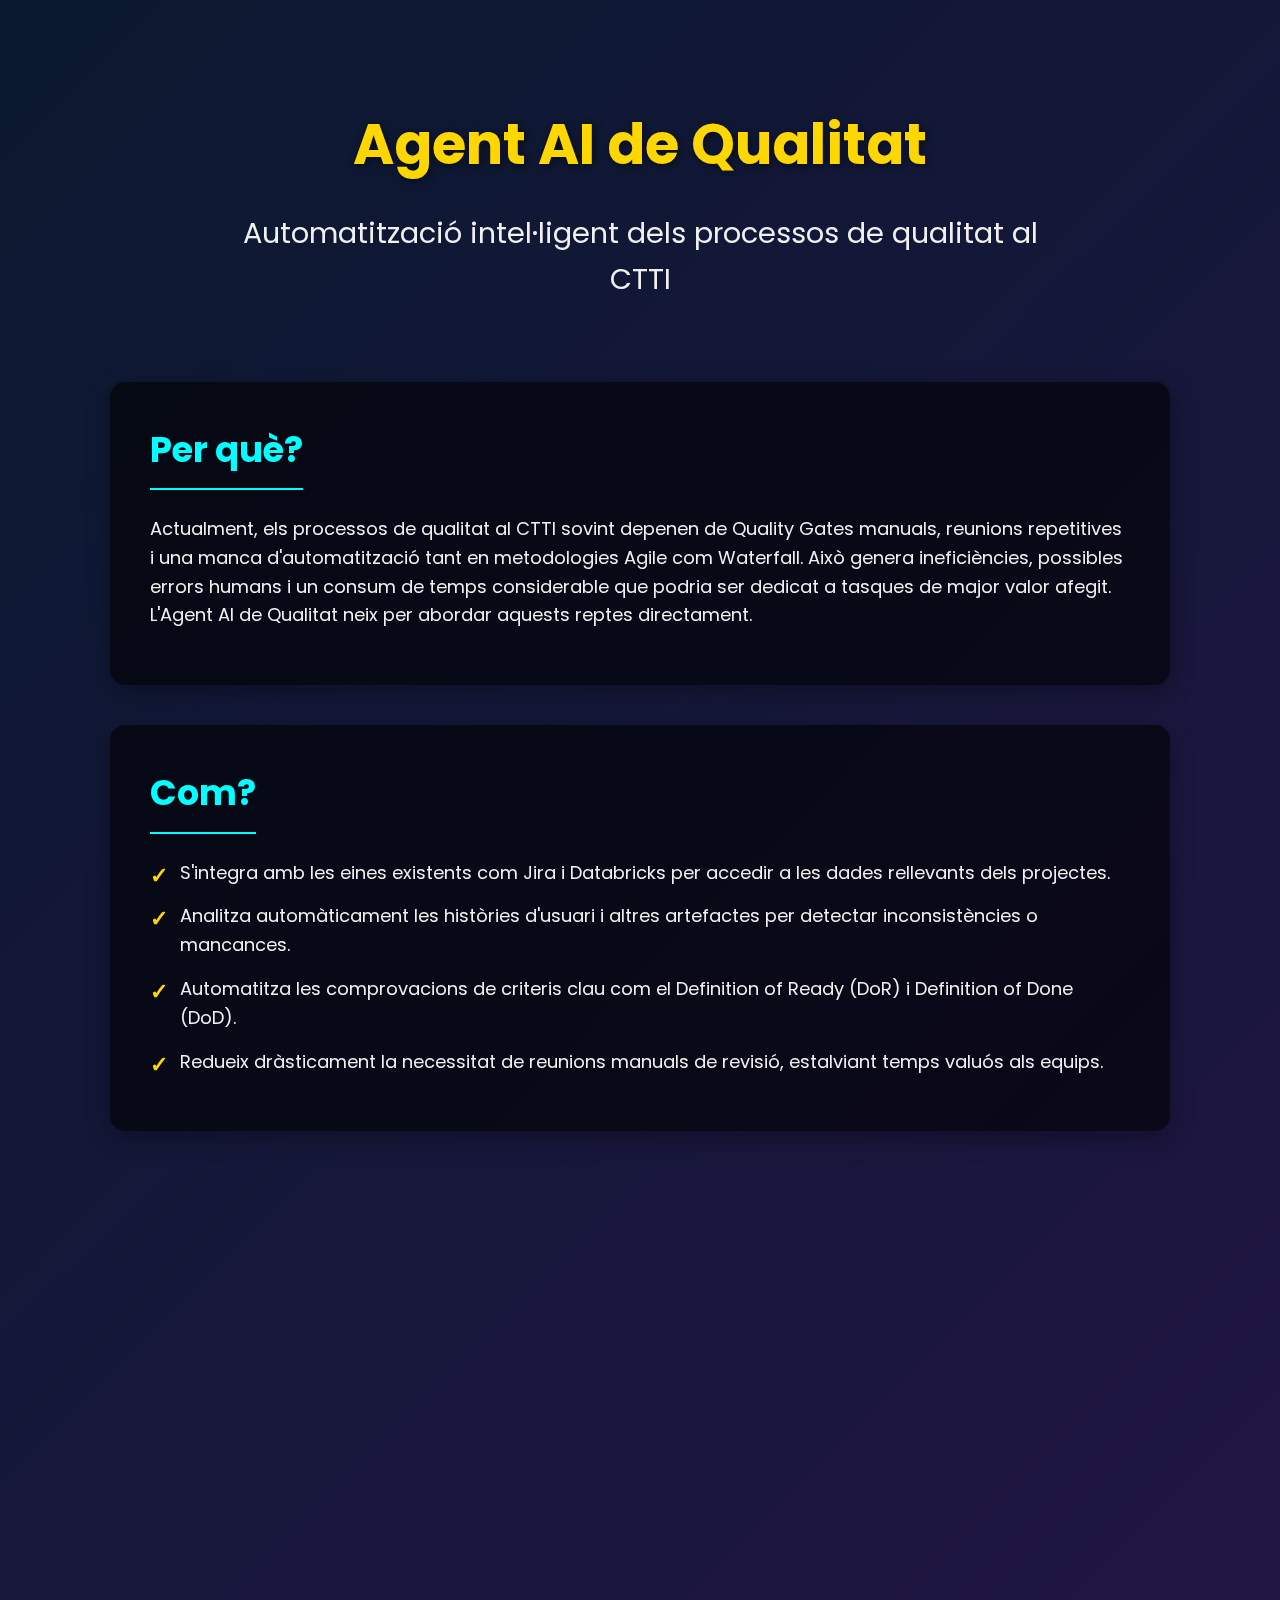
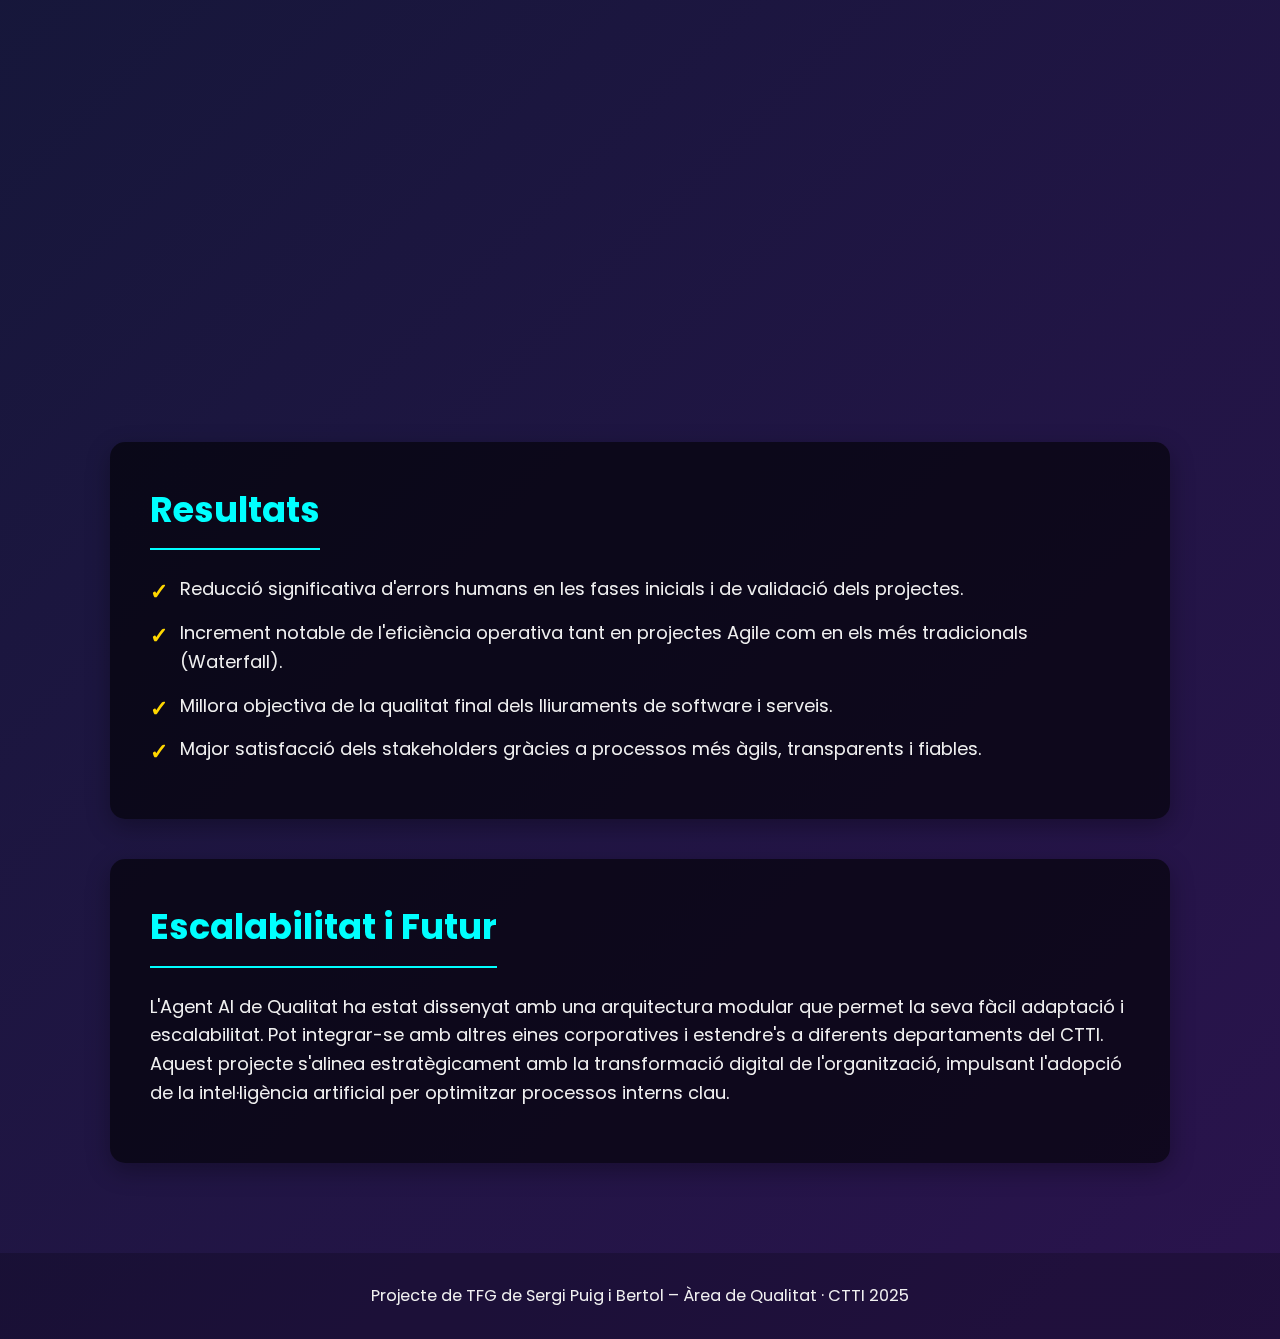
==== index.html @ df1467ff "Initial commit: Add landing page HTML and CSS" ====
<!DOCTYPE html>
<html lang="ca">
<head>
    <meta charset="UTF-8">
    <meta name="viewport" content="width=device-width, initial-scale=1.0">
    <title>Agent AI de Qualitat - CTTI</title>
    <link rel="stylesheet" href="style.css">
    <link rel="preconnect" href="https://fonts.googleapis.com">
    <link rel="preconnect" href="https://fonts.gstatic.com" crossorigin>
    <link href="https://fonts.googleapis.com/css2?family=Poppins:wght@400;700&display=swap" rel="stylesheet">
</head>
<body>

    <!-- SVG Icon Definitions -->
    <div style="display: none;">
        <svg id="icon-dev" viewBox="0 0 24 24" fill="currentColor" width="24" height="24"><path d="M9.4 7.4L8 6l-6 6 6 6 1.4-1.4L4.8 12l4.6-4.6zM14.6 16.6L16 18l6-6-6-6-1.4 1.4 4.6 4.6-4.6 4.6z"></path></svg>
        <svg id="icon-manual-review" viewBox="0 0 24 24" fill="currentColor" width="24" height="24"><path d="M15.5 14h-.79l-.28-.27A6.471 6.471 0 0016 9.5 6.5 6.5 0 109.5 16c1.61 0 3.09-.59 4.23-1.57l.27.28v.79l5 4.99L20.49 19l-4.99-5zm-6 0C7.01 14 5 11.99 5 9.5S7.01 5 9.5 5 14 7.01 14 9.5 11.99 14 9.5 14z"></path><path d="M11 15h2v2h-2zm0-8h2v6h-2z"></path></svg> <!-- Magnifying glass + warning -->
        <svg id="icon-ai" viewBox="0 0 24 24" fill="currentColor" width="24" height="24"><path d="M12 2C6.48 2 2 6.48 2 12s4.48 10 10 10 10-4.48 10-10S17.52 2 12 2zm-1 14H9v-2h2v2zm4 0h-2v-2h2v2zm-4-3h-2v-2h2v2zm4 0h-2v-2h2v2zm-4-3H9V8h2v2zm4 0h-2V8h2v2z"></path></svg> <!-- Simple chip/brain representation -->
        <svg id="icon-human" viewBox="0 0 24 24" fill="currentColor" width="24" height="24"><path d="M12 12c2.21 0 4-1.79 4-4s-1.79-4-4-4-4 1.79-4 4 1.79 4 4 4zm0 2c-2.67 0-8 1.34-8 4v2h16v-2c0-2.66-5.33-4-8-4z"></path></svg>
        <svg id="icon-result-bad" viewBox="0 0 24 24" fill="currentColor" width="24" height="24"><path d="M12 2C6.48 2 2 6.48 2 12s4.48 10 10 10 10-4.48 10-10S17.52 2 12 2zm1 15h-2v-2h2v2zm0-4h-2V7h2v6z"></path></svg> <!-- Warning circle -->
        <svg id="icon-result-good" viewBox="0 0 24 24" fill="currentColor" width="24" height="24"><path d="M9 16.17L4.83 12l-1.42 1.41L9 19 21 7l-1.41-1.41L9 16.17z"></path></svg> <!-- Checkmark -->
    </div>

    <div class="background-shapes"></div> <!-- For background movement -->

    <header class="hero-section">
        <h1>Agent AI de Qualitat</h1>
        <h2>Automatització intel·ligent dels processos de qualitat al CTTI</h2>
    </header>

    <main>
        <section id="perque" class="content-panel">
            <h3>Per què?</h3>
            <p>
                Actualment, els processos de qualitat al CTTI sovint depenen de Quality Gates manuals, reunions repetitives i una manca d'automatització tant en metodologies Agile com Waterfall. Això genera ineficiències, possibles errors humans i un consum de temps considerable que podria ser dedicat a tasques de major valor afegit. L'Agent AI de Qualitat neix per abordar aquests reptes directament.
            </p>
        </section>

        <section id="com" class="content-panel">
            <h3>Com?</h3>
            <ul>
                <li>S'integra amb les eines existents com Jira i Databricks per accedir a les dades rellevants dels projectes.</li>
                <li>Analitza automàticament les històries d'usuari i altres artefactes per detectar inconsistències o mancances.</li>
                <li>Automatitza les comprovacions de criteris clau com el Definition of Ready (DoR) i Definition of Done (DoD).</li>
                <li>Redueix dràsticament la necessitat de reunions manuals de revisió, estalviant temps valuós als equips.</li>
            </ul>
        </section>

        <section id="proces-comparatiu" class="content-panel comparison-section">
            <h3>El Procés: Abans i Ara (Horitzontal)</h3>
            <p>Visualitza la diferència en el flux de treball amb l'Agent AI:</p>
            <div class="comparison-container-horizontal">
                <!-- Manual Process Row -->
                <div class="process-row" id="manual-process-row">
                    <h4>Procés Manual Tradicional</h4>
                    <div class="process-flow">
                        <div class="step" id="manual-h-dev">
                            <svg class="step-icon"><use xlink:href="#icon-dev"></use></svg>
                            <span>Desenvolupament</span>
                        </div>
                        <div class="arrow-h" id="manual-h-arrow1"><div class="arrow-progress"></div>→</div>
                        <div class="step human-step" id="manual-h-human">
                             <svg class="step-icon"><use xlink:href="#icon-manual-review"></use></svg>
                            <span>Revisió Humana</span>
                        </div>
                        <div class="arrow-h" id="manual-h-arrow2"><div class="arrow-progress"></div>→</div>
                        <div class="step result-step" id="manual-h-result">
                             <svg class="step-icon icon-result-bad"><use xlink:href="#icon-result-bad"></use></svg>
                            <span>Resultat (Lent, Errors)</span>
                        </div>
                    </div>
                </div>

                <!-- AI Process Row -->
                <div class="process-row" id="ai-process-row">
                    <h4>Procés amb Agent AI</h4>
                     <div class="process-flow">
                         <div class="step" id="ai-h-dev">
                             <svg class="step-icon"><use xlink:href="#icon-dev"></use></svg>
                            <span>Desenvolupament</span>
                        </div>
                        <div class="arrow-h" id="ai-h-arrow1"><div class="arrow-progress"></div>→</div>
                        <div class="step ai-step" id="ai-h-agent">
                             <svg class="step-icon icon-ai"><use xlink:href="#icon-ai"></use></svg>
                             <svg class="step-icon icon-human"><use xlink:href="#icon-human"></use></svg>
                            <span>Agent AI + Humà</span>
                        </div>
                        <div class="arrow-h" id="ai-h-arrow2"><div class="arrow-progress"></div>→</div>
                        <div class="step result-step fast-result" id="ai-h-result">
                            <svg class="step-icon icon-result-good"><use xlink:href="#icon-result-good"></use></svg>
                            <span>Resultat (Ràpid, Fiable)</span>
                    </div>
                </div>
            </div>
             <button id="start-comparison-btn" class="comparison-button">Inicia la Comparació</button>
        </section>

        <section id="resultats" class="content-panel">
            <h3>Resultats</h3>
            <ul>
                <li>Reducció significativa d'errors humans en les fases inicials i de validació dels projectes.</li>
                <li>Increment notable de l'eficiència operativa tant en projectes Agile com en els més tradicionals (Waterfall).</li>
                <li>Millora objectiva de la qualitat final dels lliuraments de software i serveis.</li>
                <li>Major satisfacció dels stakeholders gràcies a processos més àgils, transparents i fiables.</li>
            </ul>
        </section>

        <section id="escalabilitat" class="content-panel">
            <h3>Escalabilitat i Futur</h3>
            <p>
                L'Agent AI de Qualitat ha estat dissenyat amb una arquitectura modular que permet la seva fàcil adaptació i escalabilitat. Pot integrar-se amb altres eines corporatives i estendre's a diferents departaments del CTTI. Aquest projecte s'alinea estratègicament amb la transformació digital de l'organització, impulsant l'adopció de la intel·ligència artificial per optimitzar processos interns clau.
            </p>
        </section>
    </main>

    <footer>
        <p>Projecte de TFG de Sergi Puig i Bertol – Àrea de Qualitat · CTTI 2025</p>
    </footer>

    <script>
        // Fade-in animation for sections on load
        document.addEventListener('DOMContentLoaded', () => {
            const sections = document.querySelectorAll('.content-panel:not(.comparison-section)'); // Exclude comparison section initially
            sections.forEach((section, index) => {
                section.style.opacity = '0';
                section.style.transform = 'translateY(20px)';
                section.style.transition = `opacity 0.6s ease-out ${index * 0.2}s, transform 0.6s ease-out ${index * 0.2}s`;
                setTimeout(() => {
                    section.style.opacity = '1';
                    section.style.transform = 'translateY(0)';
                }, 100 + index * 200); // Stagger the animation start
            });

            // Comparison Animation Logic
            const comparisonSection = document.querySelector('.comparison-section'); // Keep reference to the section
            const startButton = document.getElementById('start-comparison-btn');
            // Update IDs for horizontal layout
            const manualSteps = ['manual-h-dev', 'manual-h-arrow1', 'manual-h-human', 'manual-h-arrow2', 'manual-h-result'];
            const aiSteps = ['ai-h-dev', 'ai-h-arrow1', 'ai-h-agent', 'ai-h-arrow2', 'ai-h-result'];
            let animationRunning = false;

            function resetAnimation() {
                [...manualSteps, ...aiSteps].forEach(id => {
                    const el = document.getElementById(id);
                    if (el) {
                            el.classList.remove('visible', 'active', 'error', 'fast');
                        }
                    });
                 // Ensure comparison section itself is visible if previously hidden
                 if (comparisonSection) {
                    comparisonSection.style.opacity = '1';
                    comparisonSection.style.transform = 'translateY(0)';
                 }
            }

            function runAnimation() {
                if (animationRunning) return;
                animationRunning = true;
                resetAnimation(); // Reset before starting

                let delay = 500; // Initial delay

                // Manual Process Animation
                manualSteps.forEach((id, index) => {
                    setTimeout(() => {
                        const el = document.getElementById(id);
                        if (el) {
                            el.classList.add('visible');
                            // Update highlight logic for new IDs if needed
                            if (id === 'manual-h-human') el.classList.add('active');
                            if (id === 'manual-h-result') el.classList.add('error');
                        }
                    }, delay + index * 1000); // Stagger manual steps (slower)
                });

                 // AI Process Animation (starts slightly after manual, runs faster)
                let aiDelay = delay + 500; // Start AI slightly later
                aiSteps.forEach((id, index) => {
                     setTimeout(() => {
                        const el = document.getElementById(id);
                        if (el) {
                            el.classList.add('visible');
                             // Update highlight logic for new IDs if needed
                            if (id === 'ai-h-agent') el.classList.add('active');
                            if (id === 'ai-h-result') el.classList.add('fast');
                        }
                        // Check if it's the last step
                        if (index === aiSteps.length - 1) {
                             animationRunning = false; // Allow rerunning
                        }
                    }, aiDelay + index * 600); // Stagger AI steps (faster)
                });
            }

             // Trigger animation when the button is clicked
            if (startButton) {
                 startButton.addEventListener('click', runAnimation);
            }

            // Optional: Trigger animation when the section scrolls into view
            const observer = new IntersectionObserver((entries) => {
                entries.forEach(entry => {
                    if (entry.isIntersecting && comparisonSection) {
                         // Make the comparison section visible first
                        comparisonSection.style.opacity = '1';
                        comparisonSection.style.transform = 'translateY(0)';
                        // Optional: Automatically start animation on scroll into view (remove button listener if using this)
                        // runAnimation();
                        // observer.unobserve(entry.target); // Optional: Run only once
                    }
                });
            }, { threshold: 0.5 }); // Trigger when 50% visible

            if (comparisonSection) {
                 // Initially hide comparison section for fade-in effect
                comparisonSection.style.opacity = '0';
                comparisonSection.style.transform = 'translateY(20px)';
                comparisonSection.style.transition = 'opacity 0.6s ease-out, transform 0.6s ease-out';
                observer.observe(comparisonSection);
            }
        });
    </script>

</body>
</html>
---- style.css ----
/* CSS Variables for easy theme management */
:root {
    --color-primary-dark-blue: #0a192f; /* Darker blue */
    --color-primary-deep-purple: #4a0e6b; /* Deep purple */
    --color-primary-soft-violet: #8a4fff; /* Soft violet */
    --color-text-light: #f0f0f0; /* Light gray for text */
    --color-text-white: #ffffff;
    --color-accent-gold: #FFD700;
    --color-accent-cyan: #00FFFF;
    --color-panel-bg: rgba(0, 0, 0, 0.6); /* Semi-transparent dark panel */
    --font-primary: 'Poppins', 'Segoe UI', Tahoma, Geneva, Verdana, sans-serif;
    --base-font-size: 18px; /* Base font size for large displays */
    --header-font-size: 3.5rem;
    --sub-header-font-size: 1.8rem;
    --section-title-font-size: 2.2rem;
}

/* Basic Reset and Body Styling */
* {
    margin: 0;
    padding: 0;
    box-sizing: border-box;
}

html {
    scroll-behavior: smooth; /* Enable smooth scrolling */
}

body {
    font-family: var(--font-primary);
    color: var(--color-text-light);
    background: linear-gradient(135deg, var(--color-primary-dark-blue), var(--color-primary-deep-purple), var(--color-primary-soft-violet));
    background-size: 400% 400%; /* For potential animation */
    animation: gradientBG 15s ease infinite; /* Subtle background animation */
    line-height: 1.6;
    font-size: var(--base-font-size);
    overflow-x: hidden; /* Prevent horizontal scroll */
    min-height: 100vh;
    display: flex;
    flex-direction: column;
    position: relative; /* Needed for background shapes positioning */
    z-index: 0; /* Ensure body is behind absolute positioned elements */
}

/* Animated Background Shapes */
.background-shapes {
    position: fixed; /* Fixed position so they don't scroll */
    top: 0;
    left: 0;
    width: 100%;
    height: 100%;
    overflow: hidden;
    z-index: -1; /* Place behind all content */
}

.background-shapes::before,
.background-shapes::after {
    content: '';
    position: absolute;
    border-radius: 50%;
    background: radial-gradient(circle, rgba(138, 79, 255, 0.2) 0%, rgba(138, 79, 255, 0) 70%); /* Soft violet glow */
    opacity: 0;
    animation: float 20s infinite linear;
}

.background-shapes::before {
    width: 60vmax;
    height: 60vmax;
    top: -20%;
    left: -20%;
    animation-duration: 25s;
    animation-delay: -5s;
}

.background-shapes::after {
    width: 40vmax;
    height: 40vmax;
    bottom: -10%;
    right: -10%;
    background: radial-gradient(circle, rgba(0, 255, 255, 0.15) 0%, rgba(0, 255, 255, 0) 70%); /* Cyan glow */
    animation-duration: 20s;
    animation-delay: -10s;
}

@keyframes float {
    0% { transform: translate(0, 0) rotate(0deg) scale(1); opacity: 0.3; }
    25% { transform: translate(10vw, 15vh) rotate(45deg) scale(1.1); opacity: 0.5; }
    50% { transform: translate(-15vw, 5vh) rotate(90deg) scale(1.2); opacity: 0.4; }
    75% { transform: translate(5vw, -10vh) rotate(135deg) scale(1.1); opacity: 0.6; }
    100% { transform: translate(0, 0) rotate(180deg) scale(1); opacity: 0.3; }
}


/* Background Gradient Animation */
@keyframes gradientBG {
    0% { background-position: 0% 50%; }
    50% { background-position: 100% 50%; }
    100% { background-position: 0% 50%; }
}

/* Header (Hero Section) Styling */
.hero-section {
    text-align: center;
    padding: 100px 20px 80px 20px; /* Generous vertical padding */
    color: var(--color-text-white);
}

.hero-section h1 {
    font-size: var(--header-font-size);
    font-weight: 700;
    margin-bottom: 20px;
    color: var(--color-accent-gold); /* Accent color for main title */
    text-shadow: 2px 2px 8px rgba(0, 0, 0, 0.5);
}

.hero-section h2 {
    font-size: var(--sub-header-font-size);
    font-weight: 400;
    color: var(--color-text-light);
    max-width: 800px; /* Limit width for readability */
    margin: 0 auto; /* Center subtitle */
}

/* Main Content Area */
main {
    flex-grow: 1; /* Ensure main content pushes footer down */
    width: 100%;
    max-width: 1100px; /* Max width for content panels */
    margin: 0 auto; /* Center main content */
    padding: 0 20px; /* Padding on sides */
}

/* Content Panel Styling */
.content-panel {
    background-color: var(--color-panel-bg);
    border-radius: 15px; /* Rounded corners */
    padding: 40px; /* Generous padding */
    margin-bottom: 40px; /* Space between panels */
    box-shadow: 0 8px 25px rgba(0, 0, 0, 0.3); /* Soft shadow */
    /* Initial state for fade-in animation (handled by JS) */
    opacity: 0;
    transform: translateY(20px);
}

.content-panel h3 {
    font-size: var(--section-title-font-size);
    color: var(--color-accent-cyan); /* Accent color for section titles */
    margin-bottom: 25px;
    font-weight: 700;
    border-bottom: 2px solid var(--color-accent-cyan); /* Underline effect */
    padding-bottom: 10px;
    display: inline-block; /* Fit border to text */
}

.content-panel p {
    margin-bottom: 15px;
}

.content-panel ul {
    list-style: none; /* Remove default bullets */
    padding-left: 0;
}

.content-panel ul li {
    margin-bottom: 15px;
    padding-left: 30px; /* Indent list items */
    position: relative;
}

/* Custom bullet points */
.content-panel ul li::before {
    content: '✓'; /* Checkmark symbol */
    color: var(--color-accent-gold);
    font-weight: bold;
    position: absolute;
    left: 0;
    top: 0;
    font-size: 1.2em;
}

/* Footer Styling */
footer {
    text-align: center;
    padding: 30px 20px;
    margin-top: 50px; /* Space above footer */
    color: var(--color-text-light);
    font-size: 0.9em;
    background-color: rgba(0, 0, 0, 0.2); /* Slightly different background for footer */
}

/* Comparison Section Styling - Horizontal */
.comparison-section {
    text-align: center;
}

.comparison-container-horizontal {
    margin-top: 30px;
    margin-bottom: 40px;
    display: flex;
    flex-direction: column; /* Stack rows vertically */
    gap: 40px; /* Space between rows */
}

.process-row {
    padding: 25px;
    border: 1px solid rgba(255, 255, 255, 0.2);
    border-radius: 10px;
    background-color: rgba(255, 255, 255, 0.05);
}

.process-row h4 {
    color: var(--color-accent-cyan);
    margin-bottom: 25px;
    font-size: 1.4rem;
    text-align: left; /* Align title left */
}

.process-flow {
    display: flex;
    align-items: center; /* Vertically align items in the middle */
    justify-content: space-between; /* Distribute space */
    flex-wrap: wrap; /* Allow wrapping on smaller screens */
    gap: 10px; /* Space between steps/arrows */
}

.step { /* Shared step styling */
    background-color: rgba(0, 0, 0, 0.4);
    border: 1px solid var(--color-accent-cyan);
    color: var(--color-text-light);
    padding: 15px;
    margin: 0; /* Remove auto margin */
    border-radius: 8px;
    /* width: 90%; */ /* Let flexbox handle width */
    flex: 1 1 160px; /* Slightly larger base width */
    min-height: 80px; /* Ensure consistent height */
    display: flex;
    flex-direction: column;
    align-items: center;
    justify-content: space-around; /* Space out icon and text */
    text-align: center;
    opacity: 0; /* Initially hidden */
    transform: translateY(15px) scale(0.9); /* Start slightly lower and smaller */
    transition: opacity 0.6s cubic-bezier(0.175, 0.885, 0.32, 1.275), transform 0.6s cubic-bezier(0.175, 0.885, 0.32, 1.275), background-color 0.3s ease, border-color 0.3s ease; /* Added bounce effect */
    position: relative;
    font-size: 0.9em;
}

.step-icon {
    width: 28px; /* Icon size */
    height: 28px;
    margin-bottom: 8px; /* Space between icon and text */
    opacity: 0.8;
    transition: transform 0.3s ease;
}

.step:hover .step-icon {
    transform: scale(1.1); /* Slight grow on hover */
}

.arrow-h { /* Horizontal arrow styling */
    background-color: transparent;
    border: none;
    font-size: 2.5rem; /* Larger arrow */
    color: var(--color-accent-gold);
    padding: 0 10px; /* Horizontal padding */
    min-height: auto;
    flex: 0 0 auto; /* Don't grow or shrink */
    opacity: 0; /* Initially hidden */
    transform: scale(0.8) translateX(-10px); /* Start smaller and shifted */
    transition: opacity 0.5s ease-out, transform 0.5s ease-out;
    position: relative; /* For progress bar */
    overflow: hidden; /* Hide progress overflow */
}

.arrow-progress {
    position: absolute;
    left: 0;
    bottom: 5px; /* Position at bottom */
    height: 3px;
    width: 0; /* Start hidden */
    background-color: var(--color-accent-gold);
    border-radius: 2px;
    transition: width 0.4s ease-out; /* Animate width */
}

.arrow-h.visible {
    opacity: 1;
    transform: scale(1) translateX(0);
}

.arrow-h.visible .arrow-progress {
    width: 80%; /* Animate progress */
}


.step.visible {
    opacity: 1;
    transform: translateY(0) scale(1); /* Bounce in effect */
}

/* Specific Step Styling */
.human-step .step-icon {
    color: orange; /* Color the manual review icon */
    animation: pulseWarningIcon 1.5s infinite ease-in-out;
}

@keyframes pulseWarningIcon {
     0%, 100% { transform: scale(1); opacity: 0.8; }
     50% { transform: scale(1.2); opacity: 1; }
}

.ai-step {
    flex-direction: row; /* Place icons side-by-side */
    justify-content: center; /* Center icons */
    align-items: center; /* Align icons vertically */
    gap: 10px; /* Space between icons */
}
.ai-step .step-icon {
     margin-bottom: 0; /* Remove bottom margin when horizontal */
     width: 24px;
     height: 24px;
}
.ai-step span { /* Text part */
    display: block;
    width: 100%; /* Take full width for text below icons */
    margin-top: 8px;
}
.icon-ai { color: var(--color-accent-cyan); }
.icon-human { color: var(--color-text-light); }


/* Highlight active/result steps */
.step.active {
    border-color: var(--color-accent-gold);
    background-color: rgba(255, 215, 0, 0.15); /* Gold tint */
    box-shadow: 0 0 15px rgba(255, 215, 0, 0.3);
}
.step.active .step-icon {
    transform: scale(1.15);
}

.result-step.error {
    border-color: orange;
    background-color: rgba(255, 165, 0, 0.15);
    box-shadow: 0 0 15px rgba(255, 165, 0, 0.4);
}
.result-step.error .icon-result-bad {
    color: orange;
    transform: scale(1.2);
}

.result-step.fast {
     border-color: lightgreen;
     background-color: rgba(144, 238, 144, 0.15);
     box-shadow: 0 0 15px rgba(144, 238, 144, 0.4);
}
.result-step.fast .icon-result-good {
     color: lightgreen;
     transform: scale(1.2);
}

/* Comparison Button */
.comparison-button {
    background-color: var(--color-accent-gold);
    color: var(--color-primary-dark-blue);
    border: none;
    padding: 12px 25px;
    font-size: 1.1rem;
    font-weight: bold;
    border-radius: 25px;
    cursor: pointer;
    transition: background-color 0.3s ease, transform 0.2s ease;
    margin-top: 20px;
}

.comparison-button:hover {
    background-color: #ffd700b3; /* Slightly transparent gold */
    transform: translateY(-2px);
}


/* Responsive Design */
@media (max-width: 992px) { /* Tablet size */
    :root {
        --header-font-size: 3rem;
        --sub-header-font-size: 1.6rem;
        --section-title-font-size: 2rem;
        --base-font-size: 17px;
    }

    .hero-section {
        padding: 80px 15px 60px 15px;
    }

    .content-panel {
        padding: 30px;
        margin-bottom: 30px;
    }

    /* Adjust horizontal comparison layout for tablets */
    .process-flow {
        justify-content: center; /* Center items if they wrap */
    }
     .step {
        flex-basis: 180px; /* Slightly larger base width */
     }
}

@media (max-width: 768px) { /* Smaller tablets / Large phones */
    :root {
        --header-font-size: 2.5rem;
        --sub-header-font-size: 1.4rem;
        --section-title-font-size: 1.8rem;
        --base-font-size: 16px;
    }

     .hero-section h1 {
        font-size: var(--header-font-size);
     }
     .hero-section h2 {
        font-size: var(--sub-header-font-size);
     }

    .content-panel h3 {
        font-size: var(--section-title-font-size);
    }

    main {
        padding: 0 15px;
    }

    .content-panel {
        padding: 25px;
    }

    /* Adjust horizontal comparison layout for smaller tablets */
    .process-row h4 {
        text-align: center; /* Center title */
    }
    .process-flow {
        flex-direction: column; /* Stack steps vertically */
        align-items: center; /* Center steps */
    }
    .arrow-h {
        transform: rotate(90deg) scale(0.8); /* Rotate arrow */
        margin: 5px 0; /* Add vertical margin */
        padding: 0;
    }
     .arrow-h.visible {
         transform: rotate(90deg) scale(1);
     }
    .step {
        width: 80%; /* Make steps wider */
        flex-basis: auto; /* Reset flex basis */
        margin-bottom: 10px; /* Space between stacked steps */
    }
     .step:last-child {
         margin-bottom: 0;
     }
}

@media (max-width: 576px) { /* Mobile phones */
     :root {
        --header-font-size: 2rem;
        --sub-header-font-size: 1.2rem;
        --section-title-font-size: 1.6rem;
    }

    .hero-section {
        padding: 60px 10px 40px 10px;
    }

    .content-panel {
        padding: 20px;
        margin-bottom: 25px;
    }

     .content-panel ul li {
        padding-left: 25px; /* Adjust bullet position */
    }
}
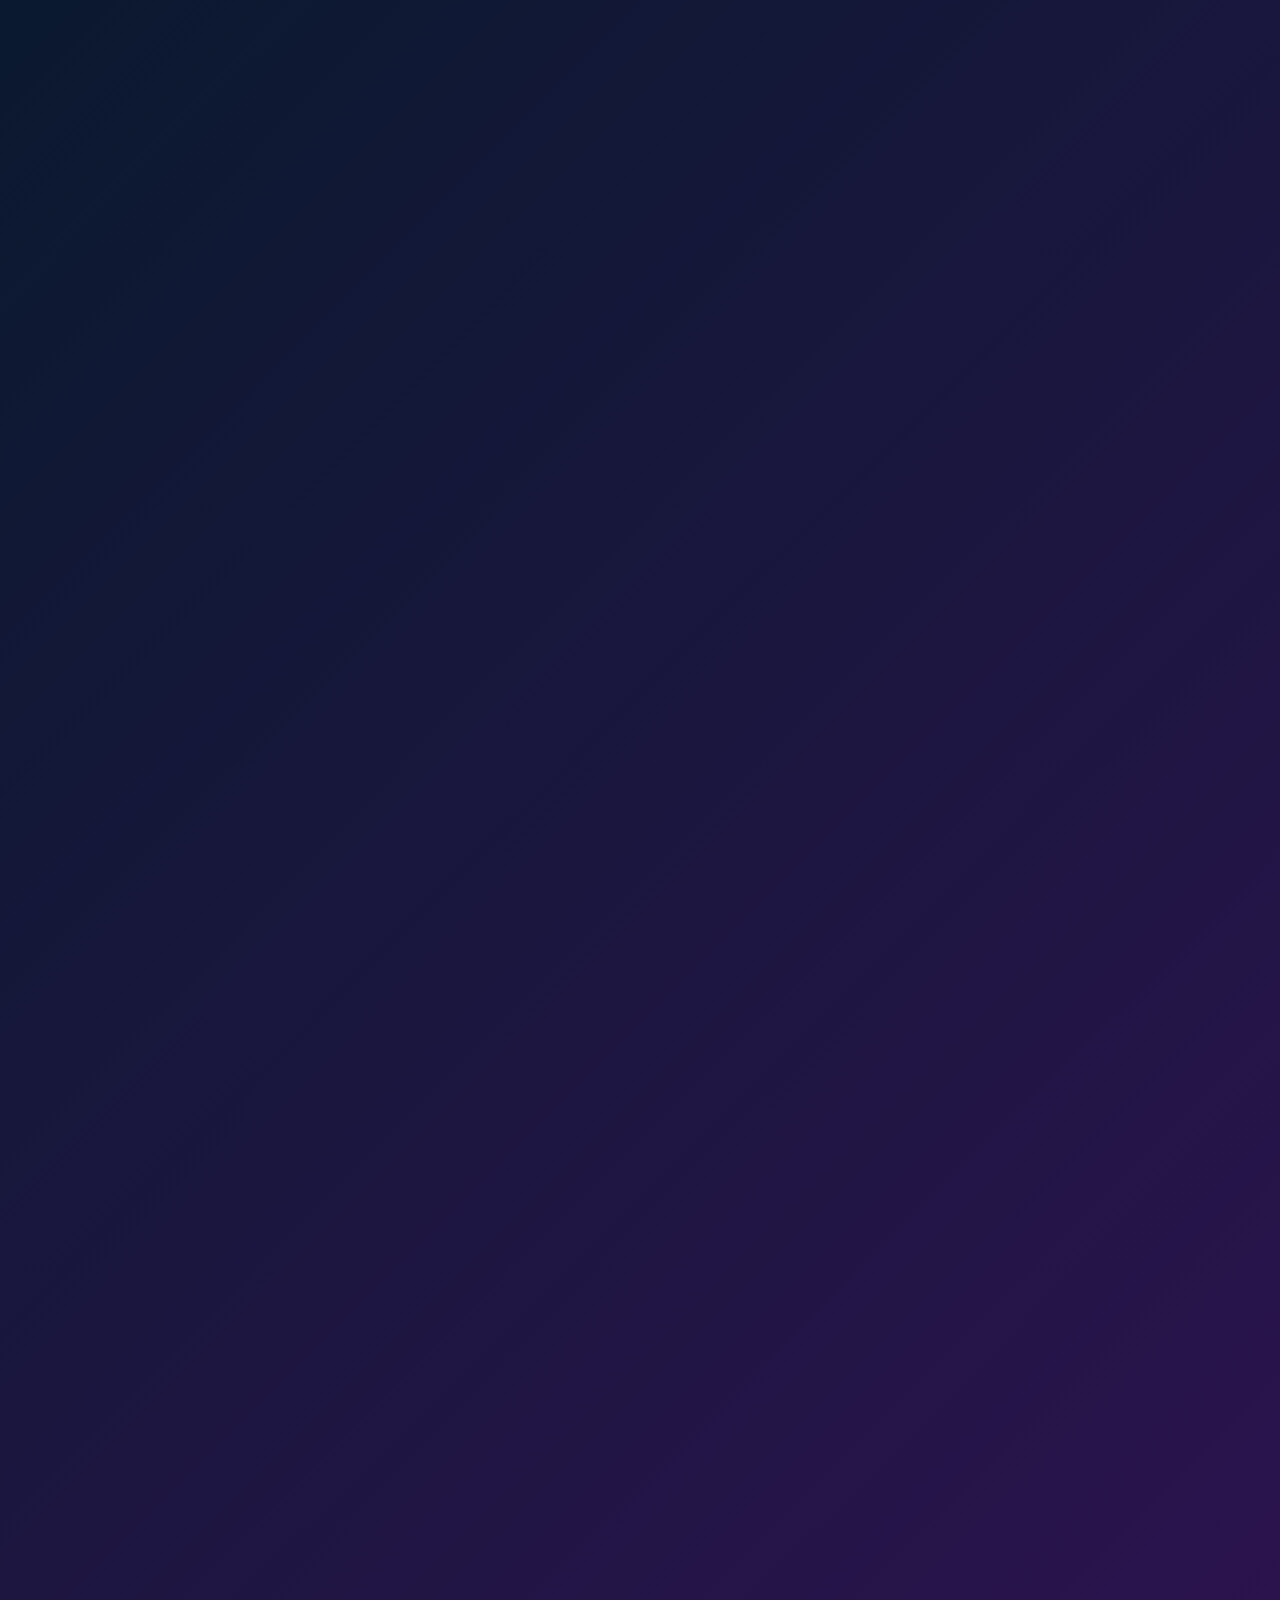
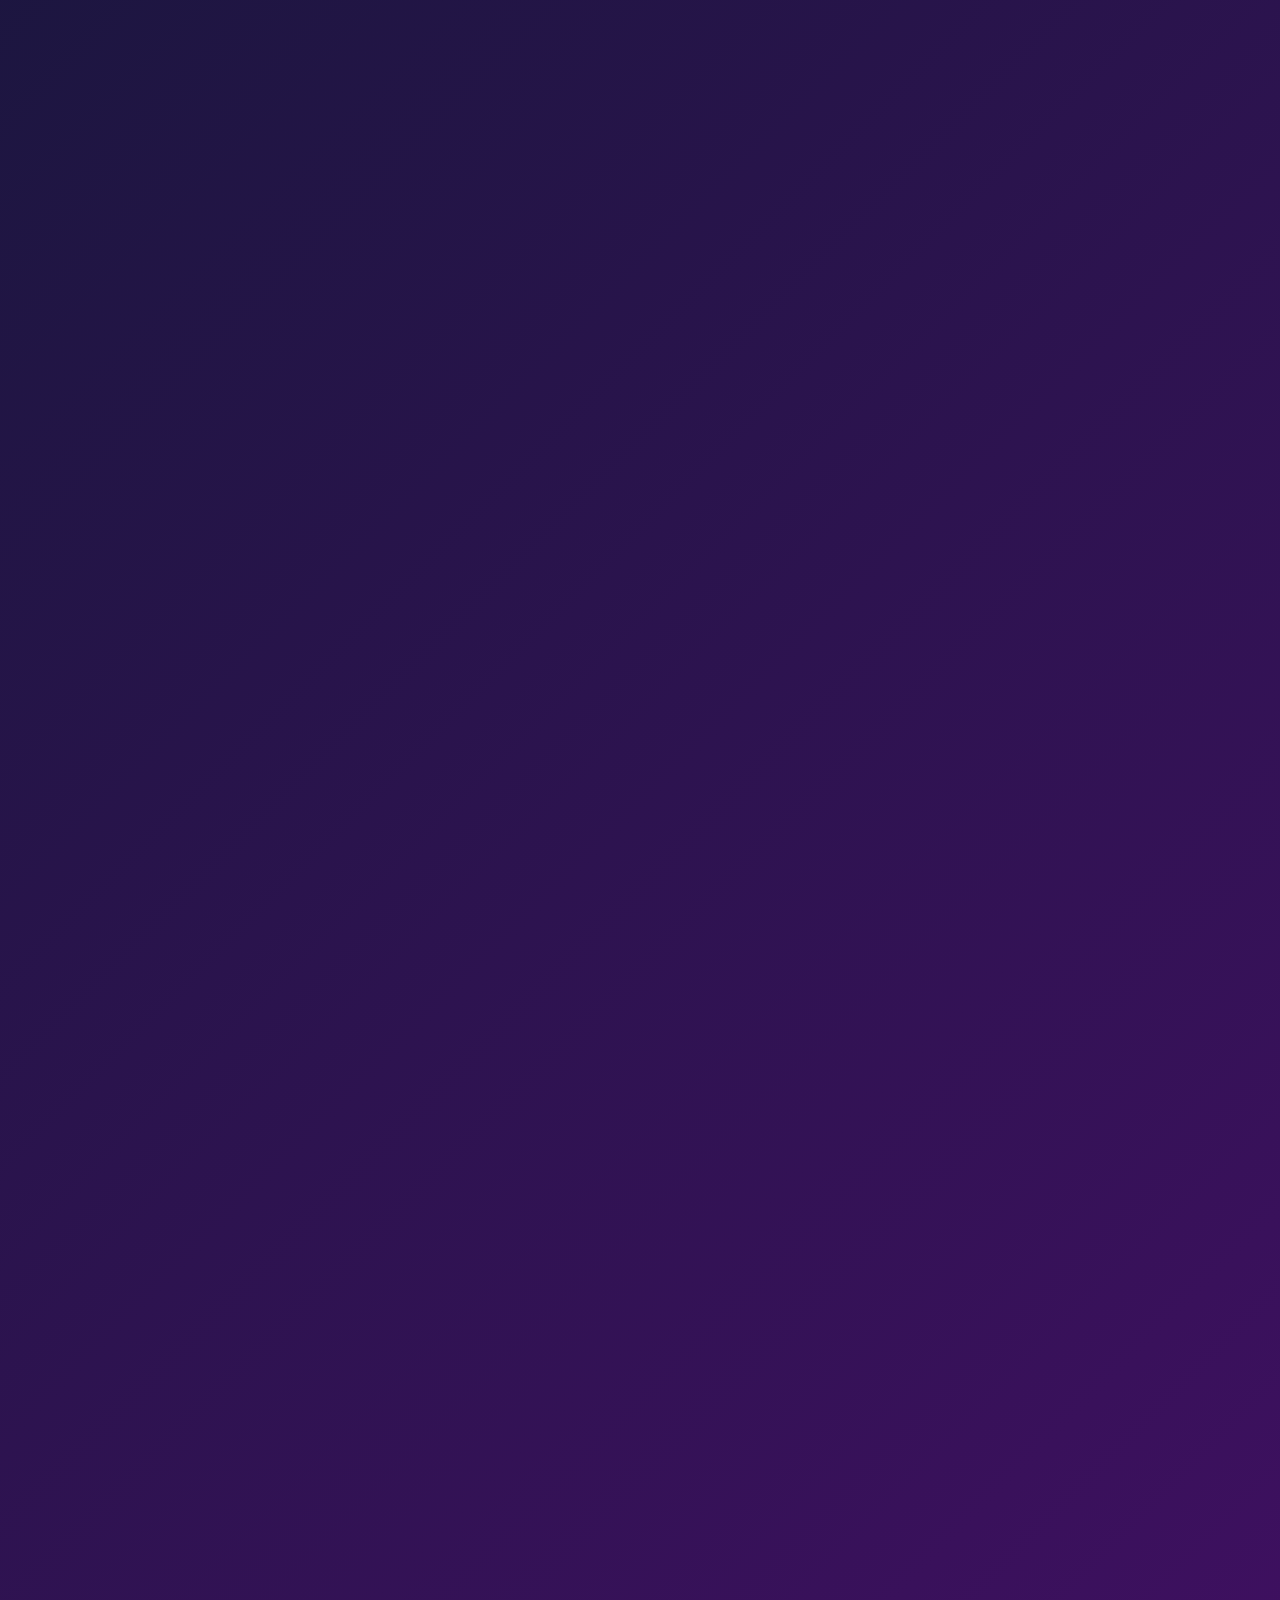
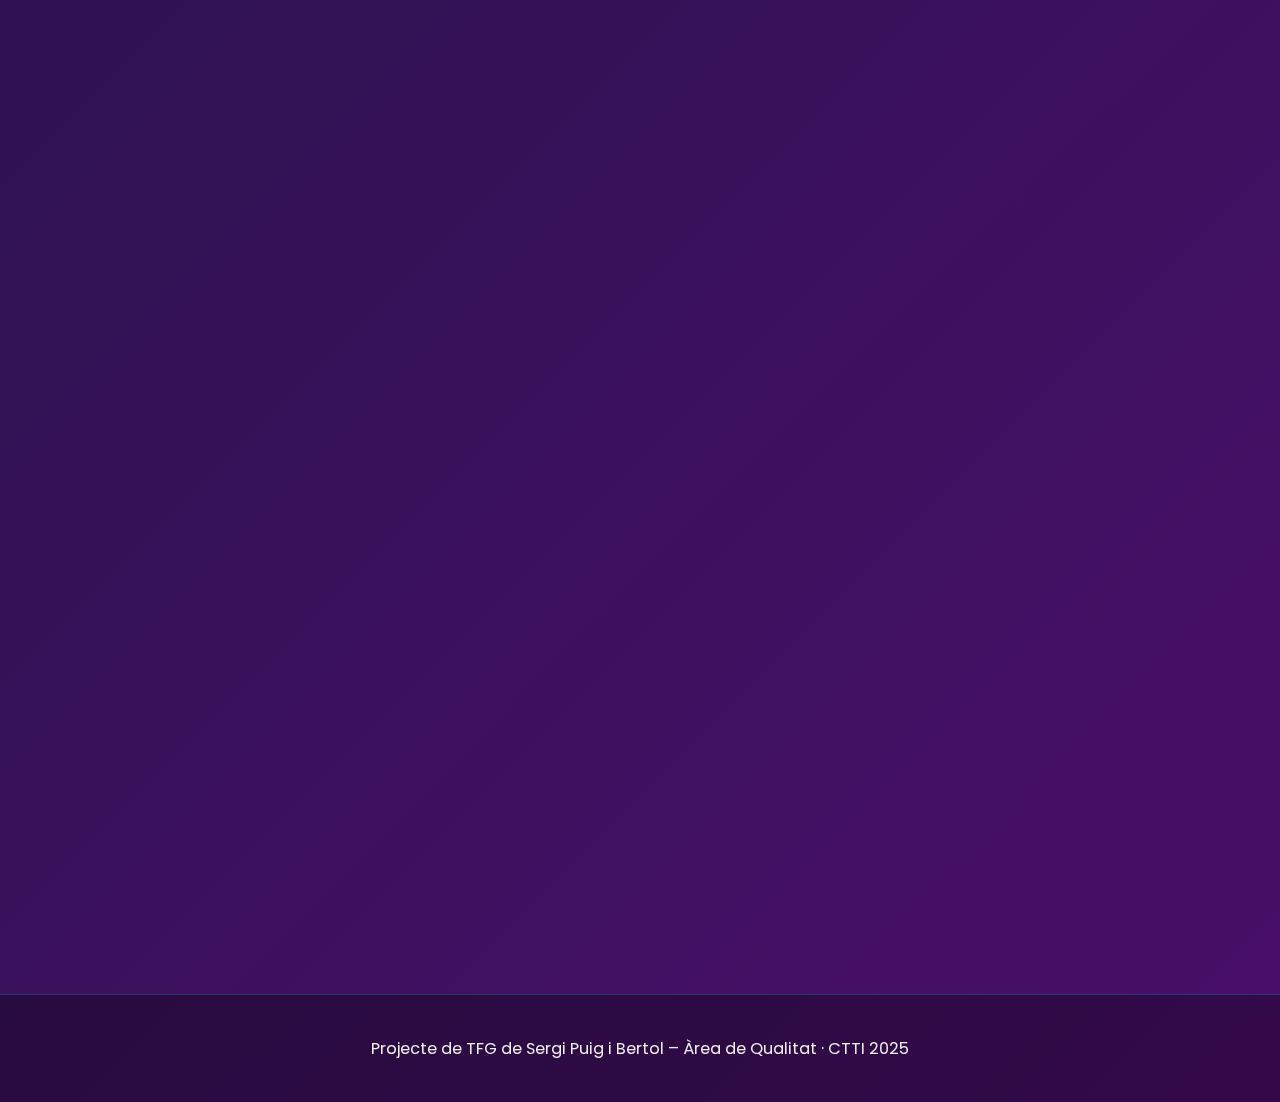
==== commit 7bb91cfe: "Add .gitignore file to exclude style.css and info about tfg/ directory" ====
--- a/index.html
+++ b/index.html
@@ -4,111 +4,433 @@
     <meta charset="UTF-8">
     <meta name="viewport" content="width=device-width, initial-scale=1.0">
     <title>Agent AI de Qualitat - CTTI</title>
-    <link rel="stylesheet" href="style.css">
     <link rel="preconnect" href="https://fonts.googleapis.com">
     <link rel="preconnect" href="https://fonts.gstatic.com" crossorigin>
     <link href="https://fonts.googleapis.com/css2?family=Poppins:wght@400;700&display=swap" rel="stylesheet">
+<style>
+/* CSS Variables */
+:root {
+    --color-primary-dark-blue: #0a192f;
+    --color-primary-deep-purple: #4a0e6b;
+    --color-primary-soft-violet: #8a4fff;
+    --color-text-light: #f0f0f0;
+    --color-text-white: #ffffff;
+    --color-accent-gold: #FFD700;
+    --color-accent-cyan: #00FFFF;
+    --color-panel-bg: rgba(10, 25, 47, 0.75); /* Slightly adjusted panel bg */
+    --color-panel-border: rgba(0, 255, 255, 0.2);
+    --color-highlight-bg: rgba(255, 215, 0, 0.1);
+    --font-primary: 'Poppins', 'Segoe UI', Tahoma, Geneva, Verdana, sans-serif;
+    --base-font-size: 18px;
+    --header-font-size: clamp(2.5rem, 6vw, 3.8rem); /* Responsive font size */
+    --sub-header-font-size: clamp(1.2rem, 3vw, 1.8rem);
+    --section-title-font-size: clamp(1.8rem, 4vw, 2.4rem);
+    --animation-speed-fast: 0.6s;
+    --animation-speed-medium: 0.8s;
+    --animation-speed-slow: 1.2s;
+}
+
+/* Basic Reset & Body */
+* { margin: 0; padding: 0; box-sizing: border-box; }
+html { scroll-behavior: smooth; }
+body {
+    font-family: var(--font-primary);
+    color: var(--color-text-light);
+    background: linear-gradient(135deg, var(--color-primary-dark-blue), var(--color-primary-deep-purple), var(--color-primary-soft-violet));
+    background-size: 200% 200%;
+    animation: gradientBG 20s ease infinite;
+    line-height: 1.7;
+    font-size: var(--base-font-size);
+    overflow-x: hidden;
+    min-height: 100vh;
+    display: flex;
+    flex-direction: column;
+    position: relative;
+    z-index: 0;
+}
+
+/* Animated Background Shapes */
+.background-shapes {
+    position: fixed; top: 0; left: 0; width: 100%; height: 100%;
+    overflow: hidden; z-index: -1; pointer-events: none;
+}
+.background-shapes span {
+    position: absolute; display: block; list-style: none;
+    width: 20px; height: 20px;
+    background: rgba(0, 255, 255, 0.15); /* Cyan shapes */
+    border-radius: 50%;
+    bottom: -150px;
+    animation: floatShapes 25s linear infinite;
+}
+.background-shapes span:nth-child(1) { left: 25%; width: 80px; height: 80px; animation-delay: 0s; background-color: rgba(138, 79, 255, 0.1); }
+.background-shapes span:nth-child(2) { left: 10%; width: 20px; height: 20px; animation-delay: 2s; animation-duration: 12s; }
+.background-shapes span:nth-child(3) { left: 70%; width: 20px; height: 20px; animation-delay: 4s; }
+.background-shapes span:nth-child(4) { left: 40%; width: 60px; height: 60px; animation-delay: 0s; animation-duration: 18s; background-color: rgba(138, 79, 255, 0.1); }
+.background-shapes span:nth-child(5) { left: 65%; width: 20px; height: 20px; animation-delay: 0s; }
+.background-shapes span:nth-child(6) { left: 75%; width: 110px; height: 110px; animation-delay: 3s; background-color: rgba(138, 79, 255, 0.08); }
+.background-shapes span:nth-child(7) { left: 35%; width: 150px; height: 150px; animation-delay: 7s; background-color: rgba(0, 255, 255, 0.05); }
+.background-shapes span:nth-child(8) { left: 50%; width: 25px; height: 25px; animation-delay: 15s; animation-duration: 45s; }
+.background-shapes span:nth-child(9) { left: 20%; width: 15px; height: 15px; animation-delay: 2s; animation-duration: 35s; }
+.background-shapes span:nth-child(10) { left: 85%; width: 150px; height: 150px; animation-delay: 0s; animation-duration: 11s; background-color: rgba(138, 79, 255, 0.1); }
+
+@keyframes floatShapes {
+    0% { transform: translateY(0px) rotate(0deg); opacity: 1; border-radius: 50%; }
+    100% { transform: translateY(-1000px) rotate(720deg); opacity: 0; border-radius: 30%; }
+}
+@keyframes gradientBG {
+    0% { background-position: 0% 50%; }
+    50% { background-position: 100% 50%; }
+    100% { background-position: 0% 50%; }
+}
+
+/* Header (Hero Section) */
+.hero-section {
+    text-align: center;
+    padding: 120px 20px 100px 20px;
+    color: var(--color-text-white);
+    position: relative;
+    overflow: hidden;
+}
+.hero-section h1 {
+    font-size: var(--header-font-size);
+    font-weight: 700; margin-bottom: 25px;
+    color: var(--color-accent-gold);
+    text-shadow: 3px 3px 10px rgba(0, 0, 0, 0.6);
+    animation: fadeInDown var(--animation-speed-medium) ease-out forwards;
+}
+.hero-section h2 {
+    font-size: var(--sub-header-font-size);
+    font-weight: 400; color: var(--color-text-light);
+    max-width: 850px; margin: 0 auto;
+    animation: fadeInUp var(--animation-speed-medium) ease-out 0.3s forwards;
+    opacity: 0; /* Start hidden for animation */
+}
+
+/* Main Content Area */
+main {
+    flex-grow: 1; width: 100%; max-width: 1100px;
+    margin: 0 auto; padding: 0 20px; position: relative; z-index: 1;
+}
+
+/* Content Panel General Styling */
+.content-panel {
+    background-color: var(--color-panel-bg);
+    border: 1px solid var(--color-panel-border);
+    backdrop-filter: blur(10px); /* Frosted glass effect */
+    border-radius: 15px; padding: clamp(25px, 5vw, 45px);
+    margin-bottom: 50px;
+    box-shadow: 0 10px 30px rgba(0, 0, 0, 0.4);
+    opacity: 0; /* Hidden for scroll animation */
+    transform: translateY(30px);
+    transition: opacity var(--animation-speed-medium) ease-out, transform var(--animation-speed-medium) ease-out;
+}
+.content-panel.visible { opacity: 1; transform: translateY(0); }
+
+.content-panel h3 {
+    font-size: var(--section-title-font-size);
+    color: var(--color-accent-cyan); margin-bottom: 30px;
+    font-weight: 700; border-bottom: 2px solid var(--color-accent-cyan);
+    padding-bottom: 10px; display: inline-block;
+}
+.content-panel p, .content-panel ul { margin-bottom: 20px; }
+.content-panel ul { list-style: none; padding-left: 0; }
+.content-panel ul li {
+    margin-bottom: 15px; padding-left: 35px; position: relative;
+    transition: color 0.3s ease;
+}
+.content-panel ul li:hover { color: var(--color-accent-gold); }
+.content-panel ul li::before {
+    content: '✨'; /* Sparkle bullet */
+    color: var(--color-accent-gold); font-weight: bold;
+    position: absolute; left: 0; top: 0; font-size: 1.3em;
+    transition: transform 0.3s ease;
+}
+.content-panel ul li:hover::before { transform: rotate(360deg); }
+
+/* Specific Section Styling */
+
+/* Per Què? Section - Visualizing the problem */
+#perque .problem-visualization {
+    display: flex; justify-content: space-around; align-items: center;
+    flex-wrap: wrap; gap: 20px; margin-top: 30px;
+    padding: 20px; background: rgba(0,0,0,0.2); border-radius: 10px;
+}
+.problem-step {
+    display: flex; flex-direction: column; align-items: center;
+    text-align: center; color: #ffcc80; /* Light orange */
+    opacity: 0; animation: fadeIn var(--animation-speed-fast) ease-out forwards;
+}
+.problem-step .icon { font-size: 2.5rem; margin-bottom: 10px; }
+.problem-step span { font-size: 0.9em; max-width: 100px; }
+.problem-arrow { font-size: 2rem; color: #ff7043; /* Reddish orange */ opacity: 0; animation: fadeIn var(--animation-speed-fast) ease-out forwards; }
+/* Stagger animation delays */
+#perque .problem-step:nth-child(1), #perque .problem-arrow:nth-child(2) { animation-delay: 0.2s; }
+#perque .problem-step:nth-child(3), #perque .problem-arrow:nth-child(4) { animation-delay: 0.5s; }
+#perque .problem-step:nth-child(5) { animation-delay: 0.8s; }
+
+/* Com? Section - Interactive Comparison */
+.comparison-container-horizontal { margin: 30px 0 40px 0; display: flex; flex-direction: column; gap: 40px; }
+.process-row { padding: 25px; border: 1px solid var(--color-panel-border); border-radius: 10px; background-color: rgba(255, 255, 255, 0.03); }
+.process-row h4 { color: var(--color-accent-cyan); margin-bottom: 25px; font-size: 1.4rem; text-align: left; }
+.process-flow { display: flex; align-items: center; justify-content: space-between; flex-wrap: wrap; gap: 15px; }
+.step {
+    background-color: rgba(0, 0, 0, 0.5); border: 1px solid var(--color-accent-cyan);
+    color: var(--color-text-light); padding: 15px; margin: 0; border-radius: 8px;
+    flex: 1 1 160px; min-height: 90px; display: flex; flex-direction: column;
+    align-items: center; justify-content: center; text-align: center;
+    opacity: 0; transform: translateY(20px) scale(0.9);
+    transition: all 0.5s cubic-bezier(0.175, 0.885, 0.32, 1.275); /* Bounce + other props */
+    position: relative; font-size: 0.9em; cursor: pointer;
+}
+.step.visible { opacity: 1; transform: translateY(0) scale(1); }
+.step-icon { width: 30px; height: 30px; margin-bottom: 10px; opacity: 0.9; transition: transform 0.3s ease; }
+.step:hover { border-color: var(--color-accent-gold); background-color: var(--color-highlight-bg); }
+.step:hover .step-icon { transform: scale(1.15) rotate(5deg); }
+.arrow-h {
+    font-size: 2.8rem; color: var(--color-accent-gold); padding: 0 15px;
+    flex: 0 0 auto; opacity: 0; transform: scale(0.7);
+    transition: opacity 0.5s ease-out, transform 0.5s ease-out;
+    position: relative; overflow: hidden;
+}
+.arrow-h.visible { opacity: 1; transform: scale(1); }
+.arrow-progress {
+    position: absolute; left: 10%; bottom: 10px; height: 4px; width: 0;
+    background: linear-gradient(90deg, var(--color-accent-gold), var(--color-accent-cyan));
+    border-radius: 2px; transition: width 0.4s ease-out 0.1s; /* Delay progress animation */
+}
+.arrow-h.visible .arrow-progress { width: 80%; }
+/* Specific step icons/states */
+.human-step .step-icon { color: orange; animation: pulseWarningIcon 1.8s infinite ease-in-out; }
+@keyframes pulseWarningIcon { 0%, 100% { transform: scale(1); opacity: 0.8; } 50% { transform: scale(1.2); opacity: 1; } }
+.ai-step { flex-direction: row; gap: 10px; }
+.ai-step .step-icon { margin-bottom: 0; width: 26px; height: 26px; }
+.ai-step span { display: block; width: 100%; margin-top: 8px; }
+.icon-ai { color: var(--color-accent-cyan); }
+.icon-human { color: var(--color-text-light); }
+.step.active { border-color: var(--color-accent-gold); background-color: var(--color-highlight-bg); box-shadow: 0 0 18px rgba(255, 215, 0, 0.4); }
+.step.active .step-icon { transform: scale(1.2); }
+.result-step.error { border-color: orange; background-color: rgba(255, 165, 0, 0.1); box-shadow: 0 0 18px rgba(255, 165, 0, 0.5); }
+.result-step.error .icon-result-bad { color: orange; transform: scale(1.25); animation: shakeResult 0.5s ease-in-out; }
+.result-step.fast { border-color: lightgreen; background-color: rgba(144, 238, 144, 0.1); box-shadow: 0 0 18px rgba(144, 238, 144, 0.5); }
+.result-step.fast .icon-result-good { color: lightgreen; transform: scale(1.25); animation: pulseResult 0.6s ease-in-out; }
+@keyframes shakeResult { 0%, 100% { transform: translateX(0) scale(1.2); } 25% { transform: translateX(-5px) scale(1.2); } 75% { transform: translateX(5px) scale(1.2); } }
+@keyframes pulseResult { 0%, 100% { transform: scale(1.2); } 50% { transform: scale(1.4); } }
+.comparison-button {
+    background: linear-gradient(90deg, var(--color-accent-gold), #f9a825); /* Gold gradient */
+    color: var(--color-primary-dark-blue); border: none; padding: 14px 30px;
+    font-size: 1.15rem; font-weight: bold; border-radius: 30px; cursor: pointer;
+    transition: all 0.3s ease; margin-top: 25px; display: inline-block;
+    box-shadow: 0 4px 15px rgba(255, 215, 0, 0.3);
+}
+.comparison-button:hover { transform: translateY(-3px) scale(1.03); box-shadow: 0 6px 20px rgba(255, 215, 0, 0.5); }
+.comparison-button:active { transform: translateY(-1px) scale(1); }
+
+/* Data Integration Section */
+#integracio .integration-icons {
+    display: flex; justify-content: center; align-items: center;
+    flex-wrap: wrap; gap: 40px; margin-top: 30px;
+}
+.integration-icon {
+    display: flex; flex-direction: column; align-items: center;
+    text-align: center; opacity: 0; transform: scale(0.8);
+    animation: popIn var(--animation-speed-fast) ease-out forwards;
+}
+.integration-icon img, .integration-icon .icon-placeholder {
+    width: 60px; height: 60px; margin-bottom: 10px;
+    object-fit: contain; filter: grayscale(50%) brightness(1.5);
+    transition: transform 0.3s ease, filter 0.3s ease;
+}
+.integration-icon:hover img, .integration-icon:hover .icon-placeholder {
+    transform: scale(1.1); filter: grayscale(0%) brightness(1);
+}
+.icon-placeholder { /* Simple placeholder for icons */
+    background-color: rgba(255,255,255,0.1); border-radius: 8px;
+    display: flex; align-items: center; justify-content: center;
+    font-size: 1.5rem; color: var(--color-accent-cyan);
+}
+.integration-icon span { font-size: 0.9em; color: var(--color-text-light); }
+/* Stagger animation */
+#integracio .integration-icon:nth-child(1) { animation-delay: 0.1s; }
+#integracio .integration-icon:nth-child(2) { animation-delay: 0.2s; }
+#integracio .integration-icon:nth-child(3) { animation-delay: 0.3s; }
+#integracio .integration-icon:nth-child(4) { animation-delay: 0.4s; }
+
+/* Resultats Section - Animated Counters */
+#resultats ul li { font-size: 1.1em; }
+.counter {
+    font-size: 1.8em; color: var(--color-accent-gold);
+    font-weight: 700; display: inline-block; min-width: 50px;
+}
+
+/* Footer */
+footer {
+    text-align: center; padding: 40px 20px; margin-top: 60px;
+    color: var(--color-text-light); font-size: 0.9em;
+    background-color: rgba(0, 0, 0, 0.3); border-top: 1px solid var(--color-panel-border);
+}
+
+/* General Animations */
+@keyframes fadeIn { from { opacity: 0; } to { opacity: 1; } }
+@keyframes fadeInDown { from { opacity: 0; transform: translateY(-20px); } to { opacity: 1; transform: translateY(0); } }
+@keyframes fadeInUp { from { opacity: 0; transform: translateY(20px); } to { opacity: 1; transform: translateY(0); } }
+@keyframes popIn { from { opacity: 0; transform: scale(0.5); } to { opacity: 1; transform: scale(1); } }
+
+/* Responsive Design */
+@media (max-width: 992px) {
+    .process-flow { justify-content: center; }
+    .step { flex-basis: 180px; }
+}
+@media (max-width: 768px) {
+    body { font-size: 17px; }
+    .process-row h4 { text-align: center; }
+    .process-flow { flex-direction: column; align-items: center; }
+    .arrow-h { transform: rotate(90deg) scale(0.8); margin: 10px 0; padding: 0; }
+    .arrow-h.visible { transform: rotate(90deg) scale(1); }
+    .arrow-progress { bottom: 50%; left: 10%; height: 80%; width: 4px; /* Vertical progress */ transition: height 0.4s ease-out 0.1s; }
+    .arrow-h.visible .arrow-progress { height: 80%; width: 4px; }
+    .step { width: 80%; flex-basis: auto; margin-bottom: 15px; }
+    .step:last-child { margin-bottom: 0; }
+    .ai-step { flex-direction: column; } /* Stack AI icons vertically too */
+    .ai-step .step-icon { margin-bottom: 8px; }
+    .ai-step span { margin-top: 0; }
+    .problem-visualization { flex-direction: column; }
+    .problem-arrow { transform: rotate(90deg); margin: 15px 0; }
+}
+@media (max-width: 576px) {
+    body { font-size: 16px; }
+    .content-panel { padding: 25px; }
+    .hero-section { padding: 100px 15px 80px 15px; }
+    .step { min-height: 80px; }
+}
+
+</style>
 </head>
 <body>
 
     <!-- SVG Icon Definitions -->
     <div style="display: none;">
-        <svg id="icon-dev" viewBox="0 0 24 24" fill="currentColor" width="24" height="24"><path d="M9.4 7.4L8 6l-6 6 6 6 1.4-1.4L4.8 12l4.6-4.6zM14.6 16.6L16 18l6-6-6-6-1.4 1.4 4.6 4.6-4.6 4.6z"></path></svg>
-        <svg id="icon-manual-review" viewBox="0 0 24 24" fill="currentColor" width="24" height="24"><path d="M15.5 14h-.79l-.28-.27A6.471 6.471 0 0016 9.5 6.5 6.5 0 109.5 16c1.61 0 3.09-.59 4.23-1.57l.27.28v.79l5 4.99L20.49 19l-4.99-5zm-6 0C7.01 14 5 11.99 5 9.5S7.01 5 9.5 5 14 7.01 14 9.5 11.99 14 9.5 14z"></path><path d="M11 15h2v2h-2zm0-8h2v6h-2z"></path></svg> <!-- Magnifying glass + warning -->
-        <svg id="icon-ai" viewBox="0 0 24 24" fill="currentColor" width="24" height="24"><path d="M12 2C6.48 2 2 6.48 2 12s4.48 10 10 10 10-4.48 10-10S17.52 2 12 2zm-1 14H9v-2h2v2zm4 0h-2v-2h2v2zm-4-3h-2v-2h2v2zm4 0h-2v-2h2v2zm-4-3H9V8h2v2zm4 0h-2V8h2v2z"></path></svg> <!-- Simple chip/brain representation -->
-        <svg id="icon-human" viewBox="0 0 24 24" fill="currentColor" width="24" height="24"><path d="M12 12c2.21 0 4-1.79 4-4s-1.79-4-4-4-4 1.79-4 4 1.79 4 4 4zm0 2c-2.67 0-8 1.34-8 4v2h16v-2c0-2.66-5.33-4-8-4z"></path></svg>
-        <svg id="icon-result-bad" viewBox="0 0 24 24" fill="currentColor" width="24" height="24"><path d="M12 2C6.48 2 2 6.48 2 12s4.48 10 10 10 10-4.48 10-10S17.52 2 12 2zm1 15h-2v-2h2v2zm0-4h-2V7h2v6z"></path></svg> <!-- Warning circle -->
-        <svg id="icon-result-good" viewBox="0 0 24 24" fill="currentColor" width="24" height="24"><path d="M9 16.17L4.83 12l-1.42 1.41L9 19 21 7l-1.41-1.41L9 16.17z"></path></svg> <!-- Checkmark -->
+        <svg id="icon-dev" viewBox="0 0 24 24" fill="currentColor"><path d="M9.4 7.4L8 6l-6 6 6 6 1.4-1.4L4.8 12l4.6-4.6zM14.6 16.6L16 18l6-6-6-6-1.4 1.4 4.6 4.6-4.6 4.6z"></path></svg>
+        <svg id="icon-manual-review" viewBox="0 0 24 24" fill="currentColor"><path d="M15.5 14h-.79l-.28-.27A6.471 6.471 0 0016 9.5 6.5 6.5 0 109.5 16c1.61 0 3.09-.59 4.23-1.57l.27.28v.79l5 4.99L20.49 19l-4.99-5zm-6 0C7.01 14 5 11.99 5 9.5S7.01 5 9.5 5 14 7.01 14 9.5 11.99 14 9.5 14z"></path><path d="M11 15h2v2h-2zm0-8h2v6h-2z"></path></svg>
+        <svg id="icon-ai" viewBox="0 0 24 24" fill="currentColor"><path d="M19.5 12H21v2h-1.5v-2zM19 8.5c0-.83-.67-1.5-1.5-1.5S16 7.67 16 8.5V10h3V8.5zM12 2C6.48 2 2 6.48 2 12s4.48 10 10 10 10-4.48 10-10S17.52 2 12 2zm0 18c-4.41 0-8-3.59-8-8s3.59-8 8-8 8 3.59 8 8-3.59 8-8 8zm-5-8h2v2H7v-2zm4 0h2v2h-2v-2zm4 0h2v2h-2v-2z"></path></svg> <!-- Updated AI Icon -->
+        <svg id="icon-human" viewBox="0 0 24 24" fill="currentColor"><path d="M12 12c2.21 0 4-1.79 4-4s-1.79-4-4-4-4 1.79-4 4 1.79 4 4 4zm0 2c-2.67 0-8 1.34-8 4v2h16v-2c0-2.66-5.33-4-8-4z"></path></svg>
+        <svg id="icon-result-bad" viewBox="0 0 24 24" fill="currentColor"><path d="M11 15h2v2h-2zm0-8h2v6h-2zm.99-5C6.47 2 2 6.48 2 12s4.47 10 9.99 10C17.52 22 22 17.52 22 12S17.52 2 11.99 2zM12 20c-4.42 0-8-3.58-8-8s3.58-8 8-8 8 3.58 8 8-3.58 8-8 8z"></path></svg> <!-- Updated Bad Result Icon -->
+        <svg id="icon-result-good" viewBox="0 0 24 24" fill="currentColor"><path d="M12 2C6.48 2 2 6.48 2 12s4.48 10 10 10 10-4.48 10-10S17.52 2 12 2zm-2 15l-5-5 1.41-1.41L10 16.17l7.59-7.59L19 10l-9 9z"></path></svg> <!-- Updated Good Result Icon -->
+        <svg id="icon-data" viewBox="0 0 24 24" fill="currentColor"><path d="M19 3H5c-1.1 0-2 .9-2 2v14c0 1.1.9 2 2 2h14c1.1 0 2-.9 2-2V5c0-1.1-.9-2-2-2zm-5 14H7v-2h7v2zm3-4H7v-2h10v2zm0-4H7V7h10v2z"></path></svg>
+        <svg id="icon-time" viewBox="0 0 24 24" fill="currentColor"><path d="M11.99 2C6.47 2 2 6.48 2 12s4.47 10 9.99 10C17.52 22 22 17.52 22 12S17.52 2 11.99 2zM12 20c-4.42 0-8-3.58-8-8s3.58-8 8-8 8 3.58 8 8-3.58 8-8 8zm.5-13H11v6l5.25 3.15.75-1.23-4.5-2.67z"></path></svg>
+        <svg id="icon-chart" viewBox="0 0 24 24" fill="currentColor"><path d="M3.5 18.49l6-6.01 4 4L22 6.92l-1.41-1.41-7.09 7.97-4-4L2 16.99z"></path></svg>
+        <svg id="icon-users" viewBox="0 0 24 24" fill="currentColor"><path d="M16 11c1.66 0 2.99-1.34 2.99-3S17.66 5 16 5c-1.66 0-3 1.34-3 3s1.34 3 3 3zm-8 0c1.66 0 2.99-1.34 2.99-3S9.66 5 8 5C6.34 5 5 6.34 5 8s1.34 3 3 3zm0 2c-2.33 0-7 1.17-7 3.5V19h14v-2.5c0-2.33-4.67-3.5-7-3.5zm8 0c-.29 0-.62.02-.97.05 1.16.84 1.97 1.97 1.97 3.45V19h6v-2.5c0-2.33-4.67-3.5-7-3.5z"></path></svg>
     </div>
 
-    <div class="background-shapes"></div> <!-- For background movement -->
+    <div class="background-shapes">
+        <span></span><span></span><span></span><span></span><span></span>
+        <span></span><span></span><span></span><span></span><span></span>
+    </div>
 
     <header class="hero-section">
-        <h1>Agent AI de Qualitat</h1>
-        <h2>Automatització intel·ligent dels processos de qualitat al CTTI</h2>
+        <h1 data-animate="fadeInDown">Agent AI de Qualitat</h1>
+        <h2 data-animate="fadeInUp" data-animate-delay="0.3s">Automatització Intel·ligent dels Processos de Quality Gates al CTTI</h2>
     </header>
 
     <main>
-        <section id="perque" class="content-panel">
-            <h3>Per què?</h3>
+        <section id="perque" class="content-panel" data-animate="slideInUp">
+            <h3>Per Què Aquest Projecte?</h3>
             <p>
-                Actualment, els processos de qualitat al CTTI sovint depenen de Quality Gates manuals, reunions repetitives i una manca d'automatització tant en metodologies Agile com Waterfall. Això genera ineficiències, possibles errors humans i un consum de temps considerable que podria ser dedicat a tasques de major valor afegit. L'Agent AI de Qualitat neix per abordar aquests reptes directament.
+                La gestió actual de les Quality Gates (QG) al CTTI presenta reptes significatius. Tant en mètodes <strong>tradicionals (Word/Excel)</strong> com en <strong>SCRUM (Jira)</strong>, els processos depenen excessivament de verificacions manuals.
+            </p>
+            <p>
+                Això comporta:
+            </p>
+            <div class="problem-visualization">
+                 <div class="problem-step" data-animate="popIn" data-animate-delay="0.2s"> <div class="icon">📄➡️📊</div> <span>Procés Manual (Word/Excel)</span> </div>
+                 <div class="problem-arrow" data-animate="fadeIn" data-animate-delay="0.4s">⏳</div>
+                 <div class="problem-step" data-animate="popIn" data-animate-delay="0.6s"> <div class="icon">👥</div> <span>Reunions Repetitives</span> </div>
+                 <div class="problem-arrow" data-animate="fadeIn" data-animate-delay="0.8s">⚠️</div>
+                 <div class="problem-step" data-animate="popIn" data-animate-delay="1.0s"> <div class="icon">⏱️❌</div> <span>Consum de Temps i Errors</span> </div>
+            </div>
+             <p style="margin-top: 20px;">
+                Aquesta ineficiència redueix la rapidesa, augmenta la possibilitat d'errors humans i dificulta un flux de treball àgil i consistent, especialment en la validació de criteris <strong>DoR (Definition of Ready)</strong> i <strong>DoD (Definition of Done)</strong> en SCRUM.
             </p>
         </section>
 
-        <section id="com" class="content-panel">
-            <h3>Com?</h3>
+        <section id="com" class="content-panel" data-animate="slideInUp">
+            <h3>Com Ho Solucionem? L'Agent AI</h3>
+            <p>Proposem un <strong>Agent d'Intel·ligència Artificial</strong> dissenyat per transformar la gestió de qualitat:</p>
             <ul>
-                <li>S'integra amb les eines existents com Jira i Databricks per accedir a les dades rellevants dels projectes.</li>
-                <li>Analitza automàticament les històries d'usuari i altres artefactes per detectar inconsistències o mancances.</li>
-                <li>Automatitza les comprovacions de criteris clau com el Definition of Ready (DoR) i Definition of Done (DoD).</li>
-                <li>Redueix dràsticament la necessitat de reunions manuals de revisió, estalviant temps valuós als equips.</li>
+                <li><strong>Automatització Intel·ligent:</strong> L'agent analitza artefactes de projecte (com històries d'usuari a Jira) per verificar automàticament els criteris DoR i DoD.</li>
+                <li><strong>Reducció d'Errors:</strong> Minimització d'errors humans mitjançant validacions consistents i basades en dades.</li>
+                <li><strong>Optimització del Flux:</strong> Elimina colls d'ampolla manuals, alliberant temps valuós dels equips.</li>
+                <li><strong>Integració Flexible:</strong> Dissenyat per integrar-se amb eines existents com Jira i, potencialment, sistemes tradicionals.</li>
             </ul>
-        </section>
-
-        <section id="proces-comparatiu" class="content-panel comparison-section">
-            <h3>El Procés: Abans i Ara (Horitzontal)</h3>
-            <p>Visualitza la diferència en el flux de treball amb l'Agent AI:</p>
+             <p><strong>Visualitza la Diferència:</strong></p>
             <div class="comparison-container-horizontal">
                 <!-- Manual Process Row -->
                 <div class="process-row" id="manual-process-row">
                     <h4>Procés Manual Tradicional</h4>
                     <div class="process-flow">
-                        <div class="step" id="manual-h-dev">
-                            <svg class="step-icon"><use xlink:href="#icon-dev"></use></svg>
-                            <span>Desenvolupament</span>
-                        </div>
+                        <div class="step" id="manual-h-dev"> <svg class="step-icon"><use xlink:href="#icon-dev"></use></svg> <span>Desenvolupament</span> </div>
                         <div class="arrow-h" id="manual-h-arrow1"><div class="arrow-progress"></div>→</div>
-                        <div class="step human-step" id="manual-h-human">
-                             <svg class="step-icon"><use xlink:href="#icon-manual-review"></use></svg>
-                            <span>Revisió Humana</span>
-                        </div>
+                        <div class="step human-step" id="manual-h-human"> <svg class="step-icon"><use xlink:href="#icon-manual-review"></use></svg> <span>Revisió Humana Manual</span> </div>
                         <div class="arrow-h" id="manual-h-arrow2"><div class="arrow-progress"></div>→</div>
-                        <div class="step result-step" id="manual-h-result">
-                             <svg class="step-icon icon-result-bad"><use xlink:href="#icon-result-bad"></use></svg>
-                            <span>Resultat (Lent, Errors)</span>
-                        </div>
+                        <div class="step result-step" id="manual-h-result"> <svg class="step-icon icon-result-bad"><use xlink:href="#icon-result-bad"></use></svg> <span>Resultat (Lent, Errors Potencials)</span> </div>
                     </div>
                 </div>
-
                 <!-- AI Process Row -->
                 <div class="process-row" id="ai-process-row">
                     <h4>Procés amb Agent AI</h4>
                      <div class="process-flow">
-                         <div class="step" id="ai-h-dev">
-                             <svg class="step-icon"><use xlink:href="#icon-dev"></use></svg>
-                            <span>Desenvolupament</span>
-                        </div>
+                         <div class="step" id="ai-h-dev"> <svg class="step-icon"><use xlink:href="#icon-dev"></use></svg> <span>Desenvolupament</span> </div>
                         <div class="arrow-h" id="ai-h-arrow1"><div class="arrow-progress"></div>→</div>
-                        <div class="step ai-step" id="ai-h-agent">
-                             <svg class="step-icon icon-ai"><use xlink:href="#icon-ai"></use></svg>
-                             <svg class="step-icon icon-human"><use xlink:href="#icon-human"></use></svg>
-                            <span>Agent AI + Humà</span>
-                        </div>
+                        <div class="step ai-step" id="ai-h-agent"> <svg class="step-icon icon-ai"><use xlink:href="#icon-ai"></use></svg> <svg class="step-icon icon-human"><use xlink:href="#icon-human"></use></svg> <span>Agent AI + Supervisió Humana</span> </div>
                         <div class="arrow-h" id="ai-h-arrow2"><div class="arrow-progress"></div>→</div>
-                        <div class="step result-step fast-result" id="ai-h-result">
-                            <svg class="step-icon icon-result-good"><use xlink:href="#icon-result-good"></use></svg>
-                            <span>Resultat (Ràpid, Fiable)</span>
+                        <div class="step result-step fast-result" id="ai-h-result"> <svg class="step-icon icon-result-good"><use xlink:href="#icon-result-good"></use></svg> <span>Resultat (Ràpid, Fiable)</span> </div>
                     </div>
                 </div>
             </div>
-             <button id="start-comparison-btn" class="comparison-button">Inicia la Comparació</button>
+             <button id="start-comparison-btn" class="comparison-button">▶️ Inicia la Comparació Interactiva</button>
         </section>
 
-        <section id="resultats" class="content-panel">
-            <h3>Resultats</h3>
+         <section id="integracio" class="content-panel" data-animate="slideInUp">
+            <h3>Integració i Dades</h3>
+            <p>L'Agent AI s'alimenta de les dades existents al CTTI per aprendre i optimitzar. Les fonts principals inclouen:</p>
+            <div class="integration-icons">
+                <div class="integration-icon" data-animate="popIn" data-animate-delay="0.1s">
+                    <div class="icon-placeholder">Jira</div> <span>Projectes SCRUM</span>
+                </div>
+                 <div class="integration-icon" data-animate="popIn" data-animate-delay="0.2s">
+                    <div class="icon-placeholder">DB</div> <span>Databricks (Potencial)</span>
+                </div>
+                 <div class="integration-icon" data-animate="popIn" data-animate-delay="0.3s">
+                    <svg class="step-icon" style="width:60px; height:60px; color: #217346;"><use xlink:href="#icon-data"></use></svg> <!-- Placeholder for Excel -->
+                    <span>Fitxers Excel (QG_v7, Extraccio_QG)</span>
+                </div>
+                 <div class="integration-icon" data-animate="popIn" data-animate-delay="0.4s">
+                     <svg class="step-icon" style="width:60px; height:60px; color: #2b579a;"><use xlink:href="#icon-data"></use></svg> <!-- Placeholder for Word -->
+                    <span>Plantilles Word (Tradicional)</span>
+                </div>
+            </div>
+            <p style="margin-top: 20px;">Aquesta integració permet a l'AI entendre l'estat dels projectes, identificar riscos (Molt Alt, Alt, Mig, Baix...) i avaluar la qualitat en àrees clau (Fiabilitat, Seguretat, Usabilitat, etc.).</p>
+        </section>
+
+        <section id="resultats" class="content-panel" data-animate="slideInUp">
+            <h3>Objectius i Resultats Esperats</h3>
+            <p>Amb l'Agent AI, busquem assolir millores mesurables:</p>
             <ul>
-                <li>Reducció significativa d'errors humans en les fases inicials i de validació dels projectes.</li>
-                <li>Increment notable de l'eficiència operativa tant en projectes Agile com en els més tradicionals (Waterfall).</li>
-                <li>Millora objectiva de la qualitat final dels lliuraments de software i serveis.</li>
-                <li>Major satisfacció dels stakeholders gràcies a processos més àgils, transparents i fiables.</li>
+                <li><svg viewBox="0 0 24 24" fill="currentColor" width="20" height="20" style="vertical-align: middle; margin-right: 8px;"><use xlink:href="#icon-time"></use></svg> Reducció dràstica del temps dedicat a verificacions manuals (<strong class="counter" data-target="70">0</strong>% est.).</li>
+                <li><svg viewBox="0 0 24 24" fill="currentColor" width="20" height="20" style="vertical-align: middle; margin-right: 8px;"><use xlink:href="#icon-result-bad"></use></svg> Minimització significativa d'errors humans en QG (<strong class="counter" data-target="85">0</strong>% est.).</li>
+                <li><svg viewBox="0 0 24 24" fill="currentColor" width="20" height="20" style="vertical-align: middle; margin-right: 8px;"><use xlink:href="#icon-chart"></use></svg> Increment de l'eficiència global dels projectes (<strong class="counter" data-target="40">0</strong>% est.).</li>
+                <li><svg viewBox="0 0 24 24" fill="currentColor" width="20" height="20" style="vertical-align: middle; margin-right: 8px;"><use xlink:href="#icon-users"></use></svg> Major satisfacció dels equips i stakeholders.</li>
+                <li>Fomentar l'adopció de metodologies SCRUM més eficients.</li>
+                <li>Automatitzar parcialment la creació de tasques repetitives.</li>
             </ul>
         </section>
 
-        <section id="escalabilitat" class="content-panel">
+        <section id="escalabilitat" class="content-panel" data-animate="slideInUp">
             <h3>Escalabilitat i Futur</h3>
             <p>
-                L'Agent AI de Qualitat ha estat dissenyat amb una arquitectura modular que permet la seva fàcil adaptació i escalabilitat. Pot integrar-se amb altres eines corporatives i estendre's a diferents departaments del CTTI. Aquest projecte s'alinea estratègicament amb la transformació digital de l'organització, impulsant l'adopció de la intel·ligència artificial per optimitzar processos interns clau.
+                L'Agent AI està dissenyat amb una arquitectura modular per facilitar la seva <strong>escalabilitat</strong>. Pot adaptar-se a noves eines, integrar-se amb altres departaments del CTTI i evolucionar amb les necessitats de l'organització.
+            </p>
+             <p>
+                Aquest projecte no és només una solució puntual, sinó un pas estratègic cap a la <strong>transformació digital</strong>, posicionant el CTTI a l'avantguarda de l'optimització de processos mitjançant la intel·ligència artificial. El potencial futur inclou anàlisis predictives de riscos i recomanacions proactives per a la millora contínua.
             </p>
         </section>
     </main>
@@ -118,107 +440,138 @@
     </footer>
 
     <script>
-        // Fade-in animation for sections on load
-        document.addEventListener('DOMContentLoaded', () => {
-            const sections = document.querySelectorAll('.content-panel:not(.comparison-section)'); // Exclude comparison section initially
-            sections.forEach((section, index) => {
-                section.style.opacity = '0';
-                section.style.transform = 'translateY(20px)';
-                section.style.transition = `opacity 0.6s ease-out ${index * 0.2}s, transform 0.6s ease-out ${index * 0.2}s`;
+    document.addEventListener('DOMContentLoaded', () => {
+        // --- Intersection Observer for Scroll Animations ---
+        const animatedElements = document.querySelectorAll('[data-animate]');
+        const observer = new IntersectionObserver((entries) => {
+            entries.forEach(entry => {
+                if (entry.isIntersecting) {
+                    const element = entry.target;
+                    const animationType = element.dataset.animate || 'fadeInUp'; // Default animation
+                    const delay = element.dataset.animateDelay || '0s';
+                    const duration = element.dataset.animateDuration || 'var(--animation-speed-medium)';
+
+                    element.style.animation = `${animationType} ${duration} ease-out ${delay} forwards`;
+                    element.classList.add('visible'); // Also add visible class for general styling/state
+
+                    // Special handling for counters
+                    if (element.classList.contains('counter')) {
+                        animateCounter(element);
+                    }
+
+                    // Unobserve after animation starts to prevent re-triggering
+                    observer.unobserve(element);
+                }
+            });
+        }, { threshold: 0.1 }); // Trigger when 10% visible
+
+        animatedElements.forEach(el => {
+            // Assign counters to observer later if needed
+            if (!el.classList.contains('counter')) {
+                 observer.observe(el);
+            }
+            // Ensure elements start hidden if they have animation data
+             el.style.opacity = '0';
+        });
+
+         // Observe content panels specifically for their slide-in
+         document.querySelectorAll('.content-panel').forEach(panel => {
+             observer.observe(panel);
+         });
+
+
+        // --- Comparison Animation Logic ---
+        const comparisonSection = document.querySelector('.comparison-section');
+        const startButton = document.getElementById('start-comparison-btn');
+        const manualStepsIds = ['manual-h-dev', 'manual-h-arrow1', 'manual-h-human', 'manual-h-arrow2', 'manual-h-result'];
+        const aiStepsIds = ['ai-h-dev', 'ai-h-arrow1', 'ai-h-agent', 'ai-h-arrow2', 'ai-h-result'];
+        let animationRunning = false;
+
+        function resetAnimation() {
+            [...manualStepsIds, ...aiStepsIds].forEach(id => {
+                const el = document.getElementById(id);
+                if (el) {
+                    el.classList.remove('visible', 'active', 'error', 'fast');
+                    el.style.animation = 'none'; // Reset inline animation if any applied by observer
+                    el.offsetHeight; // Trigger reflow to reset animation state
+                    el.style.opacity = '0'; // Re-hide for animation restart
+                    const progress = el.querySelector('.arrow-progress');
+                    if (progress) progress.style.width = '0%';
+                }
+            });
+        }
+
+        function runAnimation() {
+            if (animationRunning) return;
+            animationRunning = true;
+            resetAnimation();
+
+            let baseDelay = 100; // ms
+
+            // Manual Process Animation
+            manualStepsIds.forEach((id, index) => {
                 setTimeout(() => {
-                    section.style.opacity = '1';
-                    section.style.transform = 'translateY(0)';
-                }, 100 + index * 200); // Stagger the animation start
-            });
-
-            // Comparison Animation Logic
-            const comparisonSection = document.querySelector('.comparison-section'); // Keep reference to the section
-            const startButton = document.getElementById('start-comparison-btn');
-            // Update IDs for horizontal layout
-            const manualSteps = ['manual-h-dev', 'manual-h-arrow1', 'manual-h-human', 'manual-h-arrow2', 'manual-h-result'];
-            const aiSteps = ['ai-h-dev', 'ai-h-arrow1', 'ai-h-agent', 'ai-h-arrow2', 'ai-h-result'];
-            let animationRunning = false;
-
-            function resetAnimation() {
-                [...manualSteps, ...aiSteps].forEach(id => {
                     const el = document.getElementById(id);
                     if (el) {
-                            el.classList.remove('visible', 'active', 'error', 'fast');
-                        }
-                    });
-                 // Ensure comparison section itself is visible if previously hidden
-                 if (comparisonSection) {
-                    comparisonSection.style.opacity = '1';
-                    comparisonSection.style.transform = 'translateY(0)';
-                 }
-            }
-
-            function runAnimation() {
-                if (animationRunning) return;
-                animationRunning = true;
-                resetAnimation(); // Reset before starting
-
-                let delay = 500; // Initial delay
-
-                // Manual Process Animation
-                manualSteps.forEach((id, index) => {
-                    setTimeout(() => {
-                        const el = document.getElementById(id);
-                        if (el) {
-                            el.classList.add('visible');
-                            // Update highlight logic for new IDs if needed
-                            if (id === 'manual-h-human') el.classList.add('active');
-                            if (id === 'manual-h-result') el.classList.add('error');
-                        }
-                    }, delay + index * 1000); // Stagger manual steps (slower)
-                });
-
-                 // AI Process Animation (starts slightly after manual, runs faster)
-                let aiDelay = delay + 500; // Start AI slightly later
-                aiSteps.forEach((id, index) => {
-                     setTimeout(() => {
-                        const el = document.getElementById(id);
-                        if (el) {
-                            el.classList.add('visible');
-                             // Update highlight logic for new IDs if needed
-                            if (id === 'ai-h-agent') el.classList.add('active');
-                            if (id === 'ai-h-result') el.classList.add('fast');
-                        }
-                        // Check if it's the last step
-                        if (index === aiSteps.length - 1) {
-                             animationRunning = false; // Allow rerunning
-                        }
-                    }, aiDelay + index * 600); // Stagger AI steps (faster)
-                });
-            }
-
-             // Trigger animation when the button is clicked
-            if (startButton) {
-                 startButton.addEventListener('click', runAnimation);
-            }
-
-            // Optional: Trigger animation when the section scrolls into view
-            const observer = new IntersectionObserver((entries) => {
-                entries.forEach(entry => {
-                    if (entry.isIntersecting && comparisonSection) {
-                         // Make the comparison section visible first
-                        comparisonSection.style.opacity = '1';
-                        comparisonSection.style.transform = 'translateY(0)';
-                        // Optional: Automatically start animation on scroll into view (remove button listener if using this)
-                        // runAnimation();
-                        // observer.unobserve(entry.target); // Optional: Run only once
+                        el.classList.add('visible');
+                        if (id === 'manual-h-human') el.classList.add('active');
+                        if (id === 'manual-h-result') el.classList.add('error');
                     }
-                });
-            }, { threshold: 0.5 }); // Trigger when 50% visible
-
-            if (comparisonSection) {
-                 // Initially hide comparison section for fade-in effect
-                comparisonSection.style.opacity = '0';
-                comparisonSection.style.transform = 'translateY(20px)';
-                comparisonSection.style.transition = 'opacity 0.6s ease-out, transform 0.6s ease-out';
-                observer.observe(comparisonSection);
-            }
-        });
+                }, baseDelay + index * 800); // Slower stagger
+            });
+
+            // AI Process Animation
+            let aiDelay = baseDelay + 300; // Start AI slightly later
+            aiStepsIds.forEach((id, index) => {
+                setTimeout(() => {
+                    const el = document.getElementById(id);
+                    if (el) {
+                        el.classList.add('visible');
+                        if (id === 'ai-h-agent') el.classList.add('active');
+                        if (id === 'ai-h-result') el.classList.add('fast');
+                    }
+                    if (index === aiStepsIds.length - 1) {
+                        animationRunning = false;
+                    }
+                }, aiDelay + index * 500); // Faster stagger
+            });
+        }
+
+        if (startButton) {
+            startButton.addEventListener('click', runAnimation);
+        }
+
+        // Observe comparison section to trigger its initial visibility
+        if (comparisonSection) {
+             observer.observe(comparisonSection);
+        }
+
+        // --- Animated Counter Logic ---
+        function animateCounter(counterElement) {
+            const target = +counterElement.dataset.target;
+            const duration = 1500; // ms
+            const stepTime = 20; // ms
+            const steps = duration / stepTime;
+            const increment = target / steps;
+            let current = 0;
+
+            const timer = setInterval(() => {
+                current += increment;
+                if (current >= target) {
+                    clearInterval(timer);
+                    counterElement.textContent = target; // Ensure exact target value
+                } else {
+                    counterElement.textContent = Math.round(current);
+                }
+            }, stepTime);
+        }
+
+         // Observe counters within the results section
+         document.querySelectorAll('#resultats .counter').forEach(counter => {
+             observer.observe(counter);
+         });
+
+    });
     </script>
 
 </body>
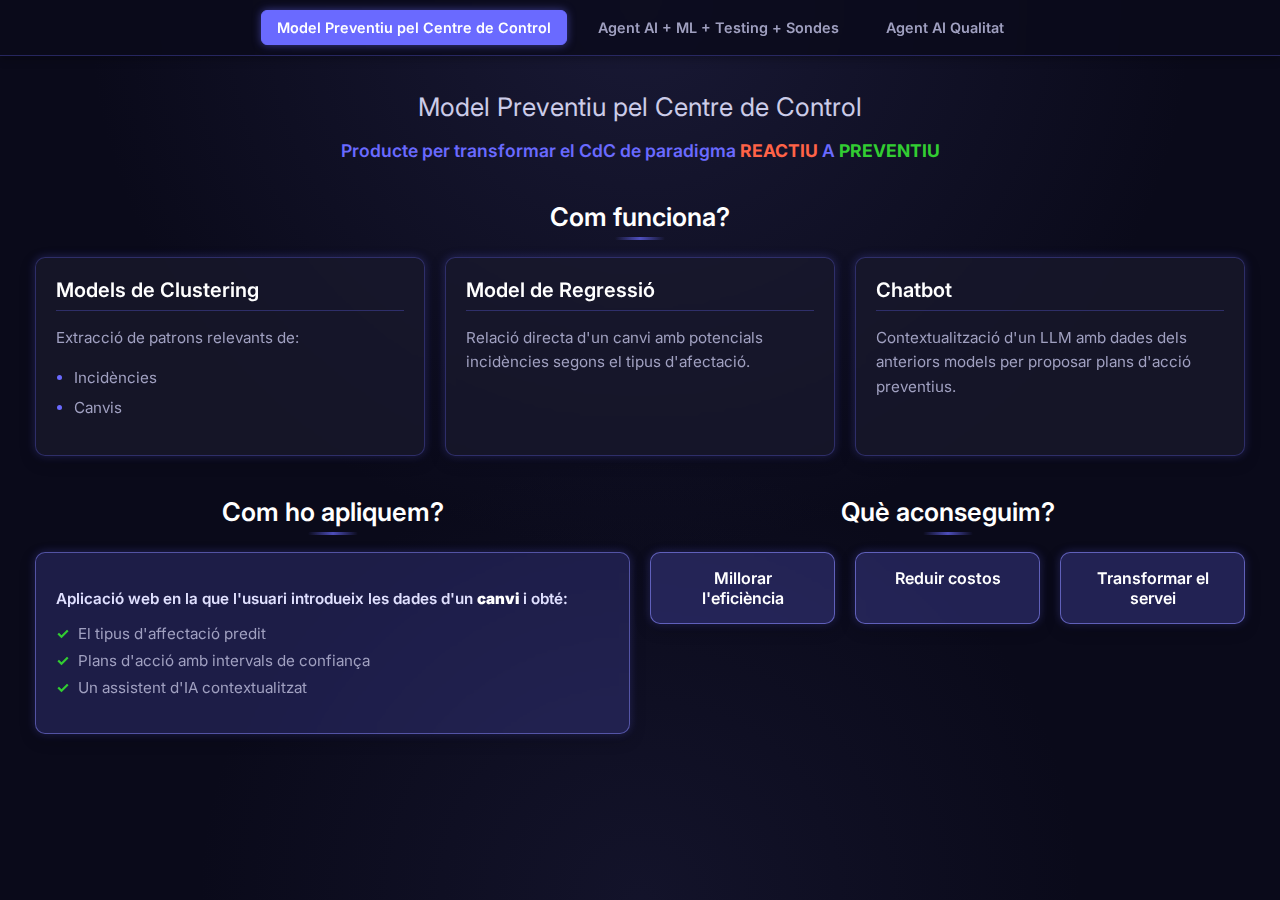
==== commit dc4b19c6: "pinga" ====
--- a/index.html
+++ b/index.html
@@ -3,576 +3,425 @@
 <head>
     <meta charset="UTF-8">
     <meta name="viewport" content="width=device-width, initial-scale=1.0">
-    <title>Agent AI de Qualitat - CTTI</title>
-    <link rel="preconnect" href="https://fonts.googleapis.com">
-    <link rel="preconnect" href="https://fonts.gstatic.com" crossorigin>
-    <link href="https://fonts.googleapis.com/css2?family=Poppins:wght@400;700&display=swap" rel="stylesheet">
-<style>
-/* CSS Variables */
-:root {
-    --color-primary-dark-blue: #0a192f;
-    --color-primary-deep-purple: #4a0e6b;
-    --color-primary-soft-violet: #8a4fff;
-    --color-text-light: #f0f0f0;
-    --color-text-white: #ffffff;
-    --color-accent-gold: #FFD700;
-    --color-accent-cyan: #00FFFF;
-    --color-panel-bg: rgba(10, 25, 47, 0.75); /* Slightly adjusted panel bg */
-    --color-panel-border: rgba(0, 255, 255, 0.2);
-    --color-highlight-bg: rgba(255, 215, 0, 0.1);
-    --font-primary: 'Poppins', 'Segoe UI', Tahoma, Geneva, Verdana, sans-serif;
-    --base-font-size: 18px;
-    --header-font-size: clamp(2.5rem, 6vw, 3.8rem); /* Responsive font size */
-    --sub-header-font-size: clamp(1.2rem, 3vw, 1.8rem);
-    --section-title-font-size: clamp(1.8rem, 4vw, 2.4rem);
-    --animation-speed-fast: 0.6s;
-    --animation-speed-medium: 0.8s;
-    --animation-speed-slow: 1.2s;
-}
-
-/* Basic Reset & Body */
-* { margin: 0; padding: 0; box-sizing: border-box; }
-html { scroll-behavior: smooth; }
-body {
-    font-family: var(--font-primary);
-    color: var(--color-text-light);
-    background: linear-gradient(135deg, var(--color-primary-dark-blue), var(--color-primary-deep-purple), var(--color-primary-soft-violet));
-    background-size: 200% 200%;
-    animation: gradientBG 20s ease infinite;
-    line-height: 1.7;
-    font-size: var(--base-font-size);
-    overflow-x: hidden;
-    min-height: 100vh;
-    display: flex;
-    flex-direction: column;
-    position: relative;
-    z-index: 0;
-}
-
-/* Animated Background Shapes */
-.background-shapes {
-    position: fixed; top: 0; left: 0; width: 100%; height: 100%;
-    overflow: hidden; z-index: -1; pointer-events: none;
-}
-.background-shapes span {
-    position: absolute; display: block; list-style: none;
-    width: 20px; height: 20px;
-    background: rgba(0, 255, 255, 0.15); /* Cyan shapes */
-    border-radius: 50%;
-    bottom: -150px;
-    animation: floatShapes 25s linear infinite;
-}
-.background-shapes span:nth-child(1) { left: 25%; width: 80px; height: 80px; animation-delay: 0s; background-color: rgba(138, 79, 255, 0.1); }
-.background-shapes span:nth-child(2) { left: 10%; width: 20px; height: 20px; animation-delay: 2s; animation-duration: 12s; }
-.background-shapes span:nth-child(3) { left: 70%; width: 20px; height: 20px; animation-delay: 4s; }
-.background-shapes span:nth-child(4) { left: 40%; width: 60px; height: 60px; animation-delay: 0s; animation-duration: 18s; background-color: rgba(138, 79, 255, 0.1); }
-.background-shapes span:nth-child(5) { left: 65%; width: 20px; height: 20px; animation-delay: 0s; }
-.background-shapes span:nth-child(6) { left: 75%; width: 110px; height: 110px; animation-delay: 3s; background-color: rgba(138, 79, 255, 0.08); }
-.background-shapes span:nth-child(7) { left: 35%; width: 150px; height: 150px; animation-delay: 7s; background-color: rgba(0, 255, 255, 0.05); }
-.background-shapes span:nth-child(8) { left: 50%; width: 25px; height: 25px; animation-delay: 15s; animation-duration: 45s; }
-.background-shapes span:nth-child(9) { left: 20%; width: 15px; height: 15px; animation-delay: 2s; animation-duration: 35s; }
-.background-shapes span:nth-child(10) { left: 85%; width: 150px; height: 150px; animation-delay: 0s; animation-duration: 11s; background-color: rgba(138, 79, 255, 0.1); }
-
-@keyframes floatShapes {
-    0% { transform: translateY(0px) rotate(0deg); opacity: 1; border-radius: 50%; }
-    100% { transform: translateY(-1000px) rotate(720deg); opacity: 0; border-radius: 30%; }
-}
-@keyframes gradientBG {
-    0% { background-position: 0% 50%; }
-    50% { background-position: 100% 50%; }
-    100% { background-position: 0% 50%; }
-}
-
-/* Header (Hero Section) */
-.hero-section {
-    text-align: center;
-    padding: 120px 20px 100px 20px;
-    color: var(--color-text-white);
-    position: relative;
-    overflow: hidden;
-}
-.hero-section h1 {
-    font-size: var(--header-font-size);
-    font-weight: 700; margin-bottom: 25px;
-    color: var(--color-accent-gold);
-    text-shadow: 3px 3px 10px rgba(0, 0, 0, 0.6);
-    animation: fadeInDown var(--animation-speed-medium) ease-out forwards;
-}
-.hero-section h2 {
-    font-size: var(--sub-header-font-size);
-    font-weight: 400; color: var(--color-text-light);
-    max-width: 850px; margin: 0 auto;
-    animation: fadeInUp var(--animation-speed-medium) ease-out 0.3s forwards;
-    opacity: 0; /* Start hidden for animation */
-}
-
-/* Main Content Area */
-main {
-    flex-grow: 1; width: 100%; max-width: 1100px;
-    margin: 0 auto; padding: 0 20px; position: relative; z-index: 1;
-}
-
-/* Content Panel General Styling */
-.content-panel {
-    background-color: var(--color-panel-bg);
-    border: 1px solid var(--color-panel-border);
-    backdrop-filter: blur(10px); /* Frosted glass effect */
-    border-radius: 15px; padding: clamp(25px, 5vw, 45px);
-    margin-bottom: 50px;
-    box-shadow: 0 10px 30px rgba(0, 0, 0, 0.4);
-    opacity: 0; /* Hidden for scroll animation */
-    transform: translateY(30px);
-    transition: opacity var(--animation-speed-medium) ease-out, transform var(--animation-speed-medium) ease-out;
-}
-.content-panel.visible { opacity: 1; transform: translateY(0); }
-
-.content-panel h3 {
-    font-size: var(--section-title-font-size);
-    color: var(--color-accent-cyan); margin-bottom: 30px;
-    font-weight: 700; border-bottom: 2px solid var(--color-accent-cyan);
-    padding-bottom: 10px; display: inline-block;
-}
-.content-panel p, .content-panel ul { margin-bottom: 20px; }
-.content-panel ul { list-style: none; padding-left: 0; }
-.content-panel ul li {
-    margin-bottom: 15px; padding-left: 35px; position: relative;
-    transition: color 0.3s ease;
-}
-.content-panel ul li:hover { color: var(--color-accent-gold); }
-.content-panel ul li::before {
-    content: '✨'; /* Sparkle bullet */
-    color: var(--color-accent-gold); font-weight: bold;
-    position: absolute; left: 0; top: 0; font-size: 1.3em;
-    transition: transform 0.3s ease;
-}
-.content-panel ul li:hover::before { transform: rotate(360deg); }
-
-/* Specific Section Styling */
-
-/* Per Què? Section - Visualizing the problem */
-#perque .problem-visualization {
-    display: flex; justify-content: space-around; align-items: center;
-    flex-wrap: wrap; gap: 20px; margin-top: 30px;
-    padding: 20px; background: rgba(0,0,0,0.2); border-radius: 10px;
-}
-.problem-step {
-    display: flex; flex-direction: column; align-items: center;
-    text-align: center; color: #ffcc80; /* Light orange */
-    opacity: 0; animation: fadeIn var(--animation-speed-fast) ease-out forwards;
-}
-.problem-step .icon { font-size: 2.5rem; margin-bottom: 10px; }
-.problem-step span { font-size: 0.9em; max-width: 100px; }
-.problem-arrow { font-size: 2rem; color: #ff7043; /* Reddish orange */ opacity: 0; animation: fadeIn var(--animation-speed-fast) ease-out forwards; }
-/* Stagger animation delays */
-#perque .problem-step:nth-child(1), #perque .problem-arrow:nth-child(2) { animation-delay: 0.2s; }
-#perque .problem-step:nth-child(3), #perque .problem-arrow:nth-child(4) { animation-delay: 0.5s; }
-#perque .problem-step:nth-child(5) { animation-delay: 0.8s; }
-
-/* Com? Section - Interactive Comparison */
-.comparison-container-horizontal { margin: 30px 0 40px 0; display: flex; flex-direction: column; gap: 40px; }
-.process-row { padding: 25px; border: 1px solid var(--color-panel-border); border-radius: 10px; background-color: rgba(255, 255, 255, 0.03); }
-.process-row h4 { color: var(--color-accent-cyan); margin-bottom: 25px; font-size: 1.4rem; text-align: left; }
-.process-flow { display: flex; align-items: center; justify-content: space-between; flex-wrap: wrap; gap: 15px; }
-.step {
-    background-color: rgba(0, 0, 0, 0.5); border: 1px solid var(--color-accent-cyan);
-    color: var(--color-text-light); padding: 15px; margin: 0; border-radius: 8px;
-    flex: 1 1 160px; min-height: 90px; display: flex; flex-direction: column;
-    align-items: center; justify-content: center; text-align: center;
-    opacity: 0; transform: translateY(20px) scale(0.9);
-    transition: all 0.5s cubic-bezier(0.175, 0.885, 0.32, 1.275); /* Bounce + other props */
-    position: relative; font-size: 0.9em; cursor: pointer;
-}
-.step.visible { opacity: 1; transform: translateY(0) scale(1); }
-.step-icon { width: 30px; height: 30px; margin-bottom: 10px; opacity: 0.9; transition: transform 0.3s ease; }
-.step:hover { border-color: var(--color-accent-gold); background-color: var(--color-highlight-bg); }
-.step:hover .step-icon { transform: scale(1.15) rotate(5deg); }
-.arrow-h {
-    font-size: 2.8rem; color: var(--color-accent-gold); padding: 0 15px;
-    flex: 0 0 auto; opacity: 0; transform: scale(0.7);
-    transition: opacity 0.5s ease-out, transform 0.5s ease-out;
-    position: relative; overflow: hidden;
-}
-.arrow-h.visible { opacity: 1; transform: scale(1); }
-.arrow-progress {
-    position: absolute; left: 10%; bottom: 10px; height: 4px; width: 0;
-    background: linear-gradient(90deg, var(--color-accent-gold), var(--color-accent-cyan));
-    border-radius: 2px; transition: width 0.4s ease-out 0.1s; /* Delay progress animation */
-}
-.arrow-h.visible .arrow-progress { width: 80%; }
-/* Specific step icons/states */
-.human-step .step-icon { color: orange; animation: pulseWarningIcon 1.8s infinite ease-in-out; }
-@keyframes pulseWarningIcon { 0%, 100% { transform: scale(1); opacity: 0.8; } 50% { transform: scale(1.2); opacity: 1; } }
-.ai-step { flex-direction: row; gap: 10px; }
-.ai-step .step-icon { margin-bottom: 0; width: 26px; height: 26px; }
-.ai-step span { display: block; width: 100%; margin-top: 8px; }
-.icon-ai { color: var(--color-accent-cyan); }
-.icon-human { color: var(--color-text-light); }
-.step.active { border-color: var(--color-accent-gold); background-color: var(--color-highlight-bg); box-shadow: 0 0 18px rgba(255, 215, 0, 0.4); }
-.step.active .step-icon { transform: scale(1.2); }
-.result-step.error { border-color: orange; background-color: rgba(255, 165, 0, 0.1); box-shadow: 0 0 18px rgba(255, 165, 0, 0.5); }
-.result-step.error .icon-result-bad { color: orange; transform: scale(1.25); animation: shakeResult 0.5s ease-in-out; }
-.result-step.fast { border-color: lightgreen; background-color: rgba(144, 238, 144, 0.1); box-shadow: 0 0 18px rgba(144, 238, 144, 0.5); }
-.result-step.fast .icon-result-good { color: lightgreen; transform: scale(1.25); animation: pulseResult 0.6s ease-in-out; }
-@keyframes shakeResult { 0%, 100% { transform: translateX(0) scale(1.2); } 25% { transform: translateX(-5px) scale(1.2); } 75% { transform: translateX(5px) scale(1.2); } }
-@keyframes pulseResult { 0%, 100% { transform: scale(1.2); } 50% { transform: scale(1.4); } }
-.comparison-button {
-    background: linear-gradient(90deg, var(--color-accent-gold), #f9a825); /* Gold gradient */
-    color: var(--color-primary-dark-blue); border: none; padding: 14px 30px;
-    font-size: 1.15rem; font-weight: bold; border-radius: 30px; cursor: pointer;
-    transition: all 0.3s ease; margin-top: 25px; display: inline-block;
-    box-shadow: 0 4px 15px rgba(255, 215, 0, 0.3);
-}
-.comparison-button:hover { transform: translateY(-3px) scale(1.03); box-shadow: 0 6px 20px rgba(255, 215, 0, 0.5); }
-.comparison-button:active { transform: translateY(-1px) scale(1); }
-
-/* Data Integration Section */
-#integracio .integration-icons {
-    display: flex; justify-content: center; align-items: center;
-    flex-wrap: wrap; gap: 40px; margin-top: 30px;
-}
-.integration-icon {
-    display: flex; flex-direction: column; align-items: center;
-    text-align: center; opacity: 0; transform: scale(0.8);
-    animation: popIn var(--animation-speed-fast) ease-out forwards;
-}
-.integration-icon img, .integration-icon .icon-placeholder {
-    width: 60px; height: 60px; margin-bottom: 10px;
-    object-fit: contain; filter: grayscale(50%) brightness(1.5);
-    transition: transform 0.3s ease, filter 0.3s ease;
-}
-.integration-icon:hover img, .integration-icon:hover .icon-placeholder {
-    transform: scale(1.1); filter: grayscale(0%) brightness(1);
-}
-.icon-placeholder { /* Simple placeholder for icons */
-    background-color: rgba(255,255,255,0.1); border-radius: 8px;
-    display: flex; align-items: center; justify-content: center;
-    font-size: 1.5rem; color: var(--color-accent-cyan);
-}
-.integration-icon span { font-size: 0.9em; color: var(--color-text-light); }
-/* Stagger animation */
-#integracio .integration-icon:nth-child(1) { animation-delay: 0.1s; }
-#integracio .integration-icon:nth-child(2) { animation-delay: 0.2s; }
-#integracio .integration-icon:nth-child(3) { animation-delay: 0.3s; }
-#integracio .integration-icon:nth-child(4) { animation-delay: 0.4s; }
-
-/* Resultats Section - Animated Counters */
-#resultats ul li { font-size: 1.1em; }
-.counter {
-    font-size: 1.8em; color: var(--color-accent-gold);
-    font-weight: 700; display: inline-block; min-width: 50px;
-}
-
-/* Footer */
-footer {
-    text-align: center; padding: 40px 20px; margin-top: 60px;
-    color: var(--color-text-light); font-size: 0.9em;
-    background-color: rgba(0, 0, 0, 0.3); border-top: 1px solid var(--color-panel-border);
-}
-
-/* General Animations */
-@keyframes fadeIn { from { opacity: 0; } to { opacity: 1; } }
-@keyframes fadeInDown { from { opacity: 0; transform: translateY(-20px); } to { opacity: 1; transform: translateY(0); } }
-@keyframes fadeInUp { from { opacity: 0; transform: translateY(20px); } to { opacity: 1; transform: translateY(0); } }
-@keyframes popIn { from { opacity: 0; transform: scale(0.5); } to { opacity: 1; transform: scale(1); } }
-
-/* Responsive Design */
-@media (max-width: 992px) {
-    .process-flow { justify-content: center; }
-    .step { flex-basis: 180px; }
-}
-@media (max-width: 768px) {
-    body { font-size: 17px; }
-    .process-row h4 { text-align: center; }
-    .process-flow { flex-direction: column; align-items: center; }
-    .arrow-h { transform: rotate(90deg) scale(0.8); margin: 10px 0; padding: 0; }
-    .arrow-h.visible { transform: rotate(90deg) scale(1); }
-    .arrow-progress { bottom: 50%; left: 10%; height: 80%; width: 4px; /* Vertical progress */ transition: height 0.4s ease-out 0.1s; }
-    .arrow-h.visible .arrow-progress { height: 80%; width: 4px; }
-    .step { width: 80%; flex-basis: auto; margin-bottom: 15px; }
-    .step:last-child { margin-bottom: 0; }
-    .ai-step { flex-direction: column; } /* Stack AI icons vertically too */
-    .ai-step .step-icon { margin-bottom: 8px; }
-    .ai-step span { margin-top: 0; }
-    .problem-visualization { flex-direction: column; }
-    .problem-arrow { transform: rotate(90deg); margin: 15px 0; }
-}
-@media (max-width: 576px) {
-    body { font-size: 16px; }
-    .content-panel { padding: 25px; }
-    .hero-section { padding: 100px 15px 80px 15px; }
-    .step { min-height: 80px; }
-}
-
-</style>
+    <title>Projecte Machine Learning</title>
+    <style>
+        @import url('https://fonts.googleapis.com/css2?family=Inter:wght@400;600;700&display=swap');
+
+        :root {
+            --background-color: #0a0a1a; /* Very dark blue */
+            --primary-text-color: #e0e0ff; /* Light lavender */
+            --secondary-text-color: #a0a0c0; /* Muted lavender */
+            --accent-color-1: #6a6aff; /* Brighter purple */
+            --accent-color-2: #ff6347; /* Tomato red */
+            --accent-color-3: #32cd32; /* Lime green */
+            --card-background: rgba(26, 26, 46, 0.7); /* Semi-transparent dark blue */
+            --card-border: rgba(106, 106, 255, 0.3); /* Subtle purple border */
+            --glow-color: rgba(106, 106, 255, 0.5); /* Purple glow */
+        }
+
+        body {
+            font-family: 'Inter', sans-serif;
+            background-color: var(--background-color);
+            background-image: radial-gradient(circle at top center, rgba(40, 40, 80, 0.5) 0%, transparent 50%),
+                              radial-gradient(circle at bottom center, rgba(40, 40, 80, 0.3) 0%, transparent 40%);
+            color: var(--primary-text-color);
+            margin: 0;
+            padding: 25px 15px; /* Reduced padding */
+            display: flex;
+            flex-direction: column;
+            align-items: center;
+            min-height: 100vh;
+            box-sizing: border-box;
+        }
+
+        .container {
+            /* max-width: 950px; */ /* Removed max-width */
+            width: 100%;
+            padding: 0 20px; /* Add horizontal padding */
+            box-sizing: border-box; /* Include padding in width */
+        }
+
+        header {
+            text-align: center;
+            margin-bottom: 40px; /* Reduced margin */
+        }
+
+        h1 {
+            color: #ffffff;
+            font-size: 2.6em; /* Reduced font size */
+            font-weight: 700;
+            margin-bottom: 8px; /* Reduced margin */
+            text-shadow: 0 0 10px var(--glow-color); /* Reduced shadow */
+        }
+
+        h2 {
+             color: var(--primary-text-color);
+             font-size: 1.6em; /* Reduced font size */
+             font-weight: 400;
+             margin-bottom: 12px; /* Reduced margin */
+             opacity: 0.9;
+        }
+
+        .tagline {
+            color: var(--accent-color-1);
+            font-size: 1.1em; /* Reduced font size */
+            font-weight: 600;
+        }
+
+        .tagline span {
+            color: var(--accent-color-2);
+            font-weight: 700;
+        }
+
+        .tagline span.preventiu {
+             color: var(--accent-color-3);
+             font-weight: 700;
+        }
+
+        section {
+            margin-bottom: 40px; /* Reduced margin */
+            display: flex;
+            flex-direction: column; /* Stack title and content */
+            align-items: center; /* Center section content */
+            width: 100%; /* Ensure section takes full width */
+            gap: 15px; /* Gap between title and content */
+        }
+
+        .section-title {
+            color: #ffffff;
+            font-size: 1.6em; /* Slightly larger title */
+            font-weight: 600;
+            /* min-width: 150px; */ /* Removed */
+            text-align: center; /* Center title */
+            /* padding-right: 20px; */ /* Removed */
+            /* margin-top: 10px; */ /* Removed */
+            position: relative;
+            margin-bottom: 10px; /* Space below title */
+            width: 100%; /* Title takes full width */
+        }
+         /* Optional: Add a subtle line effect for titles - kept */
+        .section-title::after {
+             /* Display line below title instead */
+            content: '';
+            position: absolute;
+            left: 50%; /* Center the line */
+            transform: translateX(-50%); /* Center the line */
+            bottom: -8px; /* Position below text */
+            width: 50px; /* Width of the line */
+            height: 3px; /* Thickness of the line */
+            background: linear-gradient(to right, transparent, var(--accent-color-1), transparent);
+            border-radius: 2px;
+            opacity: 0.7;
+        }
+
+        /* Navigation Header Styles */
+        .main-nav {
+            width: 100%;
+            background-color: rgba(10, 10, 26, 0.8); /* Dark background slightly transparent */
+            padding: 10px 0;
+            display: flex;
+            justify-content: center;
+            gap: 15px;
+            position: fixed; /* Stick to top */
+            top: 0;
+            left: 0;
+            z-index: 1000; /* Ensure it's above other content */
+            backdrop-filter: blur(5px);
+            border-bottom: 1px solid var(--card-border);
+            box-shadow: 0 2px 10px rgba(0, 0, 0, 0.3);
+        }
+
+        .nav-button {
+            color: var(--secondary-text-color);
+            background-color: transparent;
+            border: 1px solid transparent;
+            padding: 8px 15px;
+            border-radius: 6px;
+            text-decoration: none;
+            font-weight: 600;
+            font-size: 0.9em;
+            transition: all 0.3s ease;
+            cursor: pointer;
+        }
+
+        .nav-button:hover {
+            color: var(--primary-text-color);
+            background-color: rgba(106, 106, 255, 0.15);
+            border-color: var(--card-border);
+        }
+
+        .nav-button.active {
+            color: #ffffff;
+            background-color: var(--accent-color-1);
+            border-color: var(--accent-color-1);
+            box-shadow: 0 0 8px rgba(106, 106, 255, 0.5);
+        }
+
+        /* Adjust body padding to account for fixed header */
+         body {
+             padding-top: 70px; /* Add padding equal to or more than header height */
+         }
+
+
+        .content-boxes {
+            display: flex;
+            gap: 20px; /* Slightly increased gap for full width */
+            flex-wrap: wrap;
+            /* flex: 1; */ /* Removed */
+            width: 100%; /* Content boxes container takes full width */
+            justify-content: center; /* Center boxes within the container */
+            width: 100%; /* Ensure it takes full width */
+        }
+
+        /* Container for side-by-side sections */
+        .side-by-side-container {
+            display: flex;
+            gap: 20px; /* Gap between the two sections */
+            width: 100%;
+            margin-bottom: 40px; /* Keep bottom margin */
+            align-items: flex-start; /* Align tops */
+        }
+
+        /* Individual section within the side-by-side container */
+        .side-by-side-section {
+             flex: 1; /* Each section takes equal space */
+             display: flex;
+             flex-direction: column;
+             align-items: center;
+             gap: 15px;
+             /* Remove bottom margin as it's handled by the container */
+             margin-bottom: 0 !important;
+        }
+         /* Ensure title styles work within the new structure */
+        .side-by-side-section .section-title {
+             margin-bottom: 10px;
+        }
+         /* Ensure content boxes take full width within their section */
+        .side-by-side-section .content-boxes {
+             width: 100%;
+        }
+
+
+        .box, .highlight-box, .outcome-box {
+            background-color: var(--card-background);
+            border: 1px solid var(--card-border);
+            border-radius: 10px; /* Slightly smaller radius */
+            padding: 20px; /* Reduced padding */
+            flex: 1;
+            min-width: 250px; /* Adjusted min-width for potentially wider boxes */
+            box-shadow: 0 5px 15px rgba(0, 0, 0, 0.25), 0 0 10px rgba(106, 106, 255, 0.3);
+            transition: transform 0.2s ease, box-shadow 0.2s ease;
+            backdrop-filter: blur(4px);
+        }
+
+        .box:hover, .highlight-box:hover, .outcome-box:hover {
+            transform: translateY(-3px); /* Reduced hover effect */
+            box-shadow: 0 8px 20px rgba(0, 0, 0, 0.3), 0 0 15px rgba(106, 106, 255, 0.4); /* Adjusted hover shadow */
+        }
+
+        .box h3 {
+            color: #ffffff;
+            margin-top: 0;
+            margin-bottom: 12px; /* Reduced margin */
+            font-size: 1.25em; /* Reduced font size */
+            font-weight: 600;
+            border-bottom: 1px solid var(--card-border);
+            padding-bottom: 8px; /* Reduced padding */
+        }
+
+        .box p, .box ul {
+            color: var(--secondary-text-color);
+            font-size: 0.95em; /* Reduced font size */
+            line-height: 1.6; /* Adjusted line height */
+        }
+
+        .box ul {
+            padding-left: 18px; /* Reduced padding */
+            margin-top: 8px; /* Reduced margin */
+            list-style-type: disc;
+        }
+
+        .box li {
+            margin-bottom: 6px; /* Reduced margin */
+        }
+         .box li::marker {
+             color: var(--accent-color-1); /* Style list bullets */
+         }
+
+        .highlight-box {
+            background-color: rgba(106, 106, 255, 0.2); /* Lighter purple background, semi-transparent */
+            color: var(--primary-text-color);
+            width: 100%; /* Keep full width */
+            border-color: rgba(138, 138, 255, 0.5);
+        }
+         .highlight-box p {
+             color: var(--primary-text-color);
+             font-weight: 600;
+             margin-bottom: 12px; /* Reduced margin */
+             font-size: 0.95em; /* Match other text */
+         }
+         .highlight-box strong {
+             color: #ffffff;
+         }
+
+         .highlight-box ul {
+             padding-left: 0;
+             list-style: none;
+             color: var(--secondary-text-color);
+         }
+
+         .highlight-box li {
+             margin-bottom: 8px; /* Reduced margin */
+             position: relative;
+             padding-left: 22px; /* Reduced padding */
+             font-size: 0.95em; /* Match other text */
+         }
+
+         .highlight-box li::before {
+             content: "✓"; /* Checkmark */
+             position: absolute;
+             left: 0;
+             color: var(--accent-color-3); /* Green checkmark */
+             font-weight: bold;
+             font-size: 1.0em; /* Slightly reduced */
+         }
+
+        .outcome-box {
+            background-color: rgba(106, 106, 255, 0.25);
+            color: #ffffff;
+            padding: 15px 20px; /* Reduced padding */
+            text-align: center;
+            font-weight: 600;
+            font-size: 1.0em; /* Reduced font size */
+            flex: 1;
+            min-width: 200px; /* Adjusted min-width */
+            border-color: rgba(138, 138, 255, 0.6);
+        }
+         /* Ensure outcome boxes are equal width side-by-side */
+        .side-by-side-section:last-child .content-boxes { /* Target specifically the second side-by-side section */
+             flex-wrap: nowrap; /* Prevent wrapping */
+        }
+        .side-by-side-section:last-child .outcome-box {
+             flex: 1 1 0; /* Allow grow/shrink, basis 0 for equal distribution */
+             min-width: 100px; /* Reduce min-width significantly to allow shrinking */
+        }
+
+
+        /* Responsive adjustments */
+        @media (max-width: 900px) { /* Adjust breakpoint for side-by-side stacking */
+             .side-by-side-container {
+                 flex-direction: column; /* Stack the sections */
+                 gap: 40px; /* Add gap when stacked */
+             }
+             .side-by-side-section {
+                 width: 100%; /* Ensure full width when stacked */
+             }
+        }
+
+        @media (max-width: 768px) {
+             .content-boxes:not(.side-by-side-section .content-boxes) { /* Apply only to top section */
+                 gap: 15px;
+             }
+             .box:not(.side-by-side-section .box) { /* Apply only to top section boxes */
+                 min-width: calc(50% - 10px);
+                 flex-basis: calc(50% - 10px);
+             }
+             h1 { font-size: 2.2em; }
+             h2 { font-size: 1.4em; }
+             .section-title { font-size: 1.4em; }
+             /* Remove the specific 2-column rule for outcome boxes at 768px */
+             /* .side-by-side-section .outcome-box {
+                 min-width: calc(50% - 10px);
+                 flex-basis: calc(50% - 10px);
+             } */
+        }
+
+         @media (max-width: 600px) { /* Add breakpoint for outcome boxes stacking */
+             .side-by-side-section:last-child .content-boxes {
+                 flex-wrap: wrap; /* Allow wrapping on smaller screens */
+             }
+             .side-by-side-section:last-child .outcome-box {
+                 min-width: calc(50% - 10px); /* Go to 2 columns */
+                 flex-basis: calc(50% - 10px);
+             }
+         }
+
+         @media (max-width: 480px) {
+             body { padding: 25px 10px; }
+             .container { padding: 0 10px; }
+             .box, .highlight-box, .outcome-box { /* All boxes go single column */
+                 min-width: 90%;
+                 flex-basis: 90%;
+             }
+             h1 { font-size: 2em; }
+             h2 { font-size: 1.3em; }
+             .section-title { font-size: 1.3em; }
+         }
+
+
+
+    </style>
 </head>
 <body>
-
-    <!-- SVG Icon Definitions -->
-    <div style="display: none;">
-        <svg id="icon-dev" viewBox="0 0 24 24" fill="currentColor"><path d="M9.4 7.4L8 6l-6 6 6 6 1.4-1.4L4.8 12l4.6-4.6zM14.6 16.6L16 18l6-6-6-6-1.4 1.4 4.6 4.6-4.6 4.6z"></path></svg>
-        <svg id="icon-manual-review" viewBox="0 0 24 24" fill="currentColor"><path d="M15.5 14h-.79l-.28-.27A6.471 6.471 0 0016 9.5 6.5 6.5 0 109.5 16c1.61 0 3.09-.59 4.23-1.57l.27.28v.79l5 4.99L20.49 19l-4.99-5zm-6 0C7.01 14 5 11.99 5 9.5S7.01 5 9.5 5 14 7.01 14 9.5 11.99 14 9.5 14z"></path><path d="M11 15h2v2h-2zm0-8h2v6h-2z"></path></svg>
-        <svg id="icon-ai" viewBox="0 0 24 24" fill="currentColor"><path d="M19.5 12H21v2h-1.5v-2zM19 8.5c0-.83-.67-1.5-1.5-1.5S16 7.67 16 8.5V10h3V8.5zM12 2C6.48 2 2 6.48 2 12s4.48 10 10 10 10-4.48 10-10S17.52 2 12 2zm0 18c-4.41 0-8-3.59-8-8s3.59-8 8-8 8 3.59 8 8-3.59 8-8 8zm-5-8h2v2H7v-2zm4 0h2v2h-2v-2zm4 0h2v2h-2v-2z"></path></svg> <!-- Updated AI Icon -->
-        <svg id="icon-human" viewBox="0 0 24 24" fill="currentColor"><path d="M12 12c2.21 0 4-1.79 4-4s-1.79-4-4-4-4 1.79-4 4 1.79 4 4 4zm0 2c-2.67 0-8 1.34-8 4v2h16v-2c0-2.66-5.33-4-8-4z"></path></svg>
-        <svg id="icon-result-bad" viewBox="0 0 24 24" fill="currentColor"><path d="M11 15h2v2h-2zm0-8h2v6h-2zm.99-5C6.47 2 2 6.48 2 12s4.47 10 9.99 10C17.52 22 22 17.52 22 12S17.52 2 11.99 2zM12 20c-4.42 0-8-3.58-8-8s3.58-8 8-8 8 3.58 8 8-3.58 8-8 8z"></path></svg> <!-- Updated Bad Result Icon -->
-        <svg id="icon-result-good" viewBox="0 0 24 24" fill="currentColor"><path d="M12 2C6.48 2 2 6.48 2 12s4.48 10 10 10 10-4.48 10-10S17.52 2 12 2zm-2 15l-5-5 1.41-1.41L10 16.17l7.59-7.59L19 10l-9 9z"></path></svg> <!-- Updated Good Result Icon -->
-        <svg id="icon-data" viewBox="0 0 24 24" fill="currentColor"><path d="M19 3H5c-1.1 0-2 .9-2 2v14c0 1.1.9 2 2 2h14c1.1 0 2-.9 2-2V5c0-1.1-.9-2-2-2zm-5 14H7v-2h7v2zm3-4H7v-2h10v2zm0-4H7V7h10v2z"></path></svg>
-        <svg id="icon-time" viewBox="0 0 24 24" fill="currentColor"><path d="M11.99 2C6.47 2 2 6.48 2 12s4.47 10 9.99 10C17.52 22 22 17.52 22 12S17.52 2 11.99 2zM12 20c-4.42 0-8-3.58-8-8s3.58-8 8-8 8 3.58 8 8-3.58 8-8 8zm.5-13H11v6l5.25 3.15.75-1.23-4.5-2.67z"></path></svg>
-        <svg id="icon-chart" viewBox="0 0 24 24" fill="currentColor"><path d="M3.5 18.49l6-6.01 4 4L22 6.92l-1.41-1.41-7.09 7.97-4-4L2 16.99z"></path></svg>
-        <svg id="icon-users" viewBox="0 0 24 24" fill="currentColor"><path d="M16 11c1.66 0 2.99-1.34 2.99-3S17.66 5 16 5c-1.66 0-3 1.34-3 3s1.34 3 3 3zm-8 0c1.66 0 2.99-1.34 2.99-3S9.66 5 8 5C6.34 5 5 6.34 5 8s1.34 3 3 3zm0 2c-2.33 0-7 1.17-7 3.5V19h14v-2.5c0-2.33-4.67-3.5-7-3.5zm8 0c-.29 0-.62.02-.97.05 1.16.84 1.97 1.97 1.97 3.45V19h6v-2.5c0-2.33-4.67-3.5-7-3.5z"></path></svg>
-    </div>
-
-    <div class="background-shapes">
-        <span></span><span></span><span></span><span></span><span></span>
-        <span></span><span></span><span></span><span></span><span></span>
-    </div>
-
-    <header class="hero-section">
-        <h1 data-animate="fadeInDown">Agent AI de Qualitat</h1>
-        <h2 data-animate="fadeInUp" data-animate-delay="0.3s">Automatització Intel·ligent dels Processos de Quality Gates al CTTI</h2>
-    </header>
-
-    <main>
-        <section id="perque" class="content-panel" data-animate="slideInUp">
-            <h3>Per Què Aquest Projecte?</h3>
-            <p>
-                La gestió actual de les Quality Gates (QG) al CTTI presenta reptes significatius. Tant en mètodes <strong>tradicionals (Word/Excel)</strong> com en <strong>SCRUM (Jira)</strong>, els processos depenen excessivament de verificacions manuals.
-            </p>
-            <p>
-                Això comporta:
-            </p>
-            <div class="problem-visualization">
-                 <div class="problem-step" data-animate="popIn" data-animate-delay="0.2s"> <div class="icon">📄➡️📊</div> <span>Procés Manual (Word/Excel)</span> </div>
-                 <div class="problem-arrow" data-animate="fadeIn" data-animate-delay="0.4s">⏳</div>
-                 <div class="problem-step" data-animate="popIn" data-animate-delay="0.6s"> <div class="icon">👥</div> <span>Reunions Repetitives</span> </div>
-                 <div class="problem-arrow" data-animate="fadeIn" data-animate-delay="0.8s">⚠️</div>
-                 <div class="problem-step" data-animate="popIn" data-animate-delay="1.0s"> <div class="icon">⏱️❌</div> <span>Consum de Temps i Errors</span> </div>
+    <nav class="main-nav">
+        <a href="index.html" class="nav-button active">Model Preventiu pel Centre de Control</a>
+        <a href="agent_ai_ml_testing.html" class="nav-button">Agent AI + ML + Testing + Sondes</a>
+        <a href="agent_ai_qualitat.html" class="nav-button">Agent AI Qualitat</a>
+    </nav>
+    <div class="container">
+        <header>
+            <h2>Model Preventiu pel Centre de Control</h2>
+            <p class="tagline">Producte per transformar el CdC de paradigma <span>REACTIU</span> A <span class="preventiu">PREVENTIU</span></p>
+        </header>
+
+        <section>
+            <div class="section-title">Com funciona?</div>
+            <div class="content-boxes">
+                <div class="box">
+                    <h3>Models de Clustering</h3>
+                    <p>Extracció de patrons relevants de:</p>
+                    <ul>
+                        <li>Incidències</li>
+                        <li>Canvis</li>
+                    </ul>
+                </div>
+                <div class="box">
+                    <h3>Model de Regressió</h3>
+                    <p>Relació directa d'un canvi amb potencials incidències segons el tipus d'afectació.</p>
+                </div>
+                <div class="box">
+                    <h3>Chatbot</h3>
+                    <p>Contextualització d'un LLM amb dades dels anteriors models per proposar plans d'acció preventius.</p>
+                </div>
             </div>
-             <p style="margin-top: 20px;">
-                Aquesta ineficiència redueix la rapidesa, augmenta la possibilitat d'errors humans i dificulta un flux de treball àgil i consistent, especialment en la validació de criteris <strong>DoR (Definition of Ready)</strong> i <strong>DoD (Definition of Done)</strong> en SCRUM.
-            </p>
         </section>
 
-        <section id="com" class="content-panel" data-animate="slideInUp">
-            <h3>Com Ho Solucionem? L'Agent AI</h3>
-            <p>Proposem un <strong>Agent d'Intel·ligència Artificial</strong> dissenyat per transformar la gestió de qualitat:</p>
-            <ul>
-                <li><strong>Automatització Intel·ligent:</strong> L'agent analitza artefactes de projecte (com històries d'usuari a Jira) per verificar automàticament els criteris DoR i DoD.</li>
-                <li><strong>Reducció d'Errors:</strong> Minimització d'errors humans mitjançant validacions consistents i basades en dades.</li>
-                <li><strong>Optimització del Flux:</strong> Elimina colls d'ampolla manuals, alliberant temps valuós dels equips.</li>
-                <li><strong>Integració Flexible:</strong> Dissenyat per integrar-se amb eines existents com Jira i, potencialment, sistemes tradicionals.</li>
-            </ul>
-             <p><strong>Visualitza la Diferència:</strong></p>
-            <div class="comparison-container-horizontal">
-                <!-- Manual Process Row -->
-                <div class="process-row" id="manual-process-row">
-                    <h4>Procés Manual Tradicional</h4>
-                    <div class="process-flow">
-                        <div class="step" id="manual-h-dev"> <svg class="step-icon"><use xlink:href="#icon-dev"></use></svg> <span>Desenvolupament</span> </div>
-                        <div class="arrow-h" id="manual-h-arrow1"><div class="arrow-progress"></div>→</div>
-                        <div class="step human-step" id="manual-h-human"> <svg class="step-icon"><use xlink:href="#icon-manual-review"></use></svg> <span>Revisió Humana Manual</span> </div>
-                        <div class="arrow-h" id="manual-h-arrow2"><div class="arrow-progress"></div>→</div>
-                        <div class="step result-step" id="manual-h-result"> <svg class="step-icon icon-result-bad"><use xlink:href="#icon-result-bad"></use></svg> <span>Resultat (Lent, Errors Potencials)</span> </div>
+        <!-- Wrapper for side-by-side sections -->
+        <div class="side-by-side-container">
+            <section class="side-by-side-section">
+                <div class="section-title">Com ho apliquem?</div>
+                <div class="content-boxes">
+                    <div class="highlight-box">
+                    <p>Aplicació web en la que l'usuari introdueix les dades d'un <strong>canvi</strong> i obté:</p>
+                    <ul>
+                        <li>El tipus d'affectació predit</li>
+                        <li>Plans d'acció amb intervals de confiança</li>
+                        <li>Un assistent d'IA contextualitzat</li>
+                    </ul>
                     </div>
                 </div>
-                <!-- AI Process Row -->
-                <div class="process-row" id="ai-process-row">
-                    <h4>Procés amb Agent AI</h4>
-                     <div class="process-flow">
-                         <div class="step" id="ai-h-dev"> <svg class="step-icon"><use xlink:href="#icon-dev"></use></svg> <span>Desenvolupament</span> </div>
-                        <div class="arrow-h" id="ai-h-arrow1"><div class="arrow-progress"></div>→</div>
-                        <div class="step ai-step" id="ai-h-agent"> <svg class="step-icon icon-ai"><use xlink:href="#icon-ai"></use></svg> <svg class="step-icon icon-human"><use xlink:href="#icon-human"></use></svg> <span>Agent AI + Supervisió Humana</span> </div>
-                        <div class="arrow-h" id="ai-h-arrow2"><div class="arrow-progress"></div>→</div>
-                        <div class="step result-step fast-result" id="ai-h-result"> <svg class="step-icon icon-result-good"><use xlink:href="#icon-result-good"></use></svg> <span>Resultat (Ràpid, Fiable)</span> </div>
-                    </div>
+            </section>
+
+            <section class="side-by-side-section">
+                <div class="section-title">Què aconseguim?</div>
+                <div class="content-boxes">
+                    <div class="outcome-box">Millorar l'eficiència</div>
+                <div class="outcome-box">Reduir costos</div>
+                    <div class="outcome-box">Transformar el servei</div>
                 </div>
-            </div>
-             <button id="start-comparison-btn" class="comparison-button">▶️ Inicia la Comparació Interactiva</button>
-        </section>
-
-         <section id="integracio" class="content-panel" data-animate="slideInUp">
-            <h3>Integració i Dades</h3>
-            <p>L'Agent AI s'alimenta de les dades existents al CTTI per aprendre i optimitzar. Les fonts principals inclouen:</p>
-            <div class="integration-icons">
-                <div class="integration-icon" data-animate="popIn" data-animate-delay="0.1s">
-                    <div class="icon-placeholder">Jira</div> <span>Projectes SCRUM</span>
-                </div>
-                 <div class="integration-icon" data-animate="popIn" data-animate-delay="0.2s">
-                    <div class="icon-placeholder">DB</div> <span>Databricks (Potencial)</span>
-                </div>
-                 <div class="integration-icon" data-animate="popIn" data-animate-delay="0.3s">
-                    <svg class="step-icon" style="width:60px; height:60px; color: #217346;"><use xlink:href="#icon-data"></use></svg> <!-- Placeholder for Excel -->
-                    <span>Fitxers Excel (QG_v7, Extraccio_QG)</span>
-                </div>
-                 <div class="integration-icon" data-animate="popIn" data-animate-delay="0.4s">
-                     <svg class="step-icon" style="width:60px; height:60px; color: #2b579a;"><use xlink:href="#icon-data"></use></svg> <!-- Placeholder for Word -->
-                    <span>Plantilles Word (Tradicional)</span>
-                </div>
-            </div>
-            <p style="margin-top: 20px;">Aquesta integració permet a l'AI entendre l'estat dels projectes, identificar riscos (Molt Alt, Alt, Mig, Baix...) i avaluar la qualitat en àrees clau (Fiabilitat, Seguretat, Usabilitat, etc.).</p>
-        </section>
-
-        <section id="resultats" class="content-panel" data-animate="slideInUp">
-            <h3>Objectius i Resultats Esperats</h3>
-            <p>Amb l'Agent AI, busquem assolir millores mesurables:</p>
-            <ul>
-                <li><svg viewBox="0 0 24 24" fill="currentColor" width="20" height="20" style="vertical-align: middle; margin-right: 8px;"><use xlink:href="#icon-time"></use></svg> Reducció dràstica del temps dedicat a verificacions manuals (<strong class="counter" data-target="70">0</strong>% est.).</li>
-                <li><svg viewBox="0 0 24 24" fill="currentColor" width="20" height="20" style="vertical-align: middle; margin-right: 8px;"><use xlink:href="#icon-result-bad"></use></svg> Minimització significativa d'errors humans en QG (<strong class="counter" data-target="85">0</strong>% est.).</li>
-                <li><svg viewBox="0 0 24 24" fill="currentColor" width="20" height="20" style="vertical-align: middle; margin-right: 8px;"><use xlink:href="#icon-chart"></use></svg> Increment de l'eficiència global dels projectes (<strong class="counter" data-target="40">0</strong>% est.).</li>
-                <li><svg viewBox="0 0 24 24" fill="currentColor" width="20" height="20" style="vertical-align: middle; margin-right: 8px;"><use xlink:href="#icon-users"></use></svg> Major satisfacció dels equips i stakeholders.</li>
-                <li>Fomentar l'adopció de metodologies SCRUM més eficients.</li>
-                <li>Automatitzar parcialment la creació de tasques repetitives.</li>
-            </ul>
-        </section>
-
-        <section id="escalabilitat" class="content-panel" data-animate="slideInUp">
-            <h3>Escalabilitat i Futur</h3>
-            <p>
-                L'Agent AI està dissenyat amb una arquitectura modular per facilitar la seva <strong>escalabilitat</strong>. Pot adaptar-se a noves eines, integrar-se amb altres departaments del CTTI i evolucionar amb les necessitats de l'organització.
-            </p>
-             <p>
-                Aquest projecte no és només una solució puntual, sinó un pas estratègic cap a la <strong>transformació digital</strong>, posicionant el CTTI a l'avantguarda de l'optimització de processos mitjançant la intel·ligència artificial. El potencial futur inclou anàlisis predictives de riscos i recomanacions proactives per a la millora contínua.
-            </p>
-        </section>
-    </main>
-
-    <footer>
-        <p>Projecte de TFG de Sergi Puig i Bertol – Àrea de Qualitat · CTTI 2025</p>
-    </footer>
-
-    <script>
-    document.addEventListener('DOMContentLoaded', () => {
-        // --- Intersection Observer for Scroll Animations ---
-        const animatedElements = document.querySelectorAll('[data-animate]');
-        const observer = new IntersectionObserver((entries) => {
-            entries.forEach(entry => {
-                if (entry.isIntersecting) {
-                    const element = entry.target;
-                    const animationType = element.dataset.animate || 'fadeInUp'; // Default animation
-                    const delay = element.dataset.animateDelay || '0s';
-                    const duration = element.dataset.animateDuration || 'var(--animation-speed-medium)';
-
-                    element.style.animation = `${animationType} ${duration} ease-out ${delay} forwards`;
-                    element.classList.add('visible'); // Also add visible class for general styling/state
-
-                    // Special handling for counters
-                    if (element.classList.contains('counter')) {
-                        animateCounter(element);
-                    }
-
-                    // Unobserve after animation starts to prevent re-triggering
-                    observer.unobserve(element);
-                }
-            });
-        }, { threshold: 0.1 }); // Trigger when 10% visible
-
-        animatedElements.forEach(el => {
-            // Assign counters to observer later if needed
-            if (!el.classList.contains('counter')) {
-                 observer.observe(el);
-            }
-            // Ensure elements start hidden if they have animation data
-             el.style.opacity = '0';
-        });
-
-         // Observe content panels specifically for their slide-in
-         document.querySelectorAll('.content-panel').forEach(panel => {
-             observer.observe(panel);
-         });
-
-
-        // --- Comparison Animation Logic ---
-        const comparisonSection = document.querySelector('.comparison-section');
-        const startButton = document.getElementById('start-comparison-btn');
-        const manualStepsIds = ['manual-h-dev', 'manual-h-arrow1', 'manual-h-human', 'manual-h-arrow2', 'manual-h-result'];
-        const aiStepsIds = ['ai-h-dev', 'ai-h-arrow1', 'ai-h-agent', 'ai-h-arrow2', 'ai-h-result'];
-        let animationRunning = false;
-
-        function resetAnimation() {
-            [...manualStepsIds, ...aiStepsIds].forEach(id => {
-                const el = document.getElementById(id);
-                if (el) {
-                    el.classList.remove('visible', 'active', 'error', 'fast');
-                    el.style.animation = 'none'; // Reset inline animation if any applied by observer
-                    el.offsetHeight; // Trigger reflow to reset animation state
-                    el.style.opacity = '0'; // Re-hide for animation restart
-                    const progress = el.querySelector('.arrow-progress');
-                    if (progress) progress.style.width = '0%';
-                }
-            });
-        }
-
-        function runAnimation() {
-            if (animationRunning) return;
-            animationRunning = true;
-            resetAnimation();
-
-            let baseDelay = 100; // ms
-
-            // Manual Process Animation
-            manualStepsIds.forEach((id, index) => {
-                setTimeout(() => {
-                    const el = document.getElementById(id);
-                    if (el) {
-                        el.classList.add('visible');
-                        if (id === 'manual-h-human') el.classList.add('active');
-                        if (id === 'manual-h-result') el.classList.add('error');
-                    }
-                }, baseDelay + index * 800); // Slower stagger
-            });
-
-            // AI Process Animation
-            let aiDelay = baseDelay + 300; // Start AI slightly later
-            aiStepsIds.forEach((id, index) => {
-                setTimeout(() => {
-                    const el = document.getElementById(id);
-                    if (el) {
-                        el.classList.add('visible');
-                        if (id === 'ai-h-agent') el.classList.add('active');
-                        if (id === 'ai-h-result') el.classList.add('fast');
-                    }
-                    if (index === aiStepsIds.length - 1) {
-                        animationRunning = false;
-                    }
-                }, aiDelay + index * 500); // Faster stagger
-            });
-        }
-
-        if (startButton) {
-            startButton.addEventListener('click', runAnimation);
-        }
-
-        // Observe comparison section to trigger its initial visibility
-        if (comparisonSection) {
-             observer.observe(comparisonSection);
-        }
-
-        // --- Animated Counter Logic ---
-        function animateCounter(counterElement) {
-            const target = +counterElement.dataset.target;
-            const duration = 1500; // ms
-            const stepTime = 20; // ms
-            const steps = duration / stepTime;
-            const increment = target / steps;
-            let current = 0;
-
-            const timer = setInterval(() => {
-                current += increment;
-                if (current >= target) {
-                    clearInterval(timer);
-                    counterElement.textContent = target; // Ensure exact target value
-                } else {
-                    counterElement.textContent = Math.round(current);
-                }
-            }, stepTime);
-        }
-
-         // Observe counters within the results section
-         document.querySelectorAll('#resultats .counter').forEach(counter => {
-             observer.observe(counter);
-         });
-
-    });
-    </script>
-
+            </section>
+        </div> <!-- End side-by-side-container -->
+
+    </div>
 </body>
 </html>
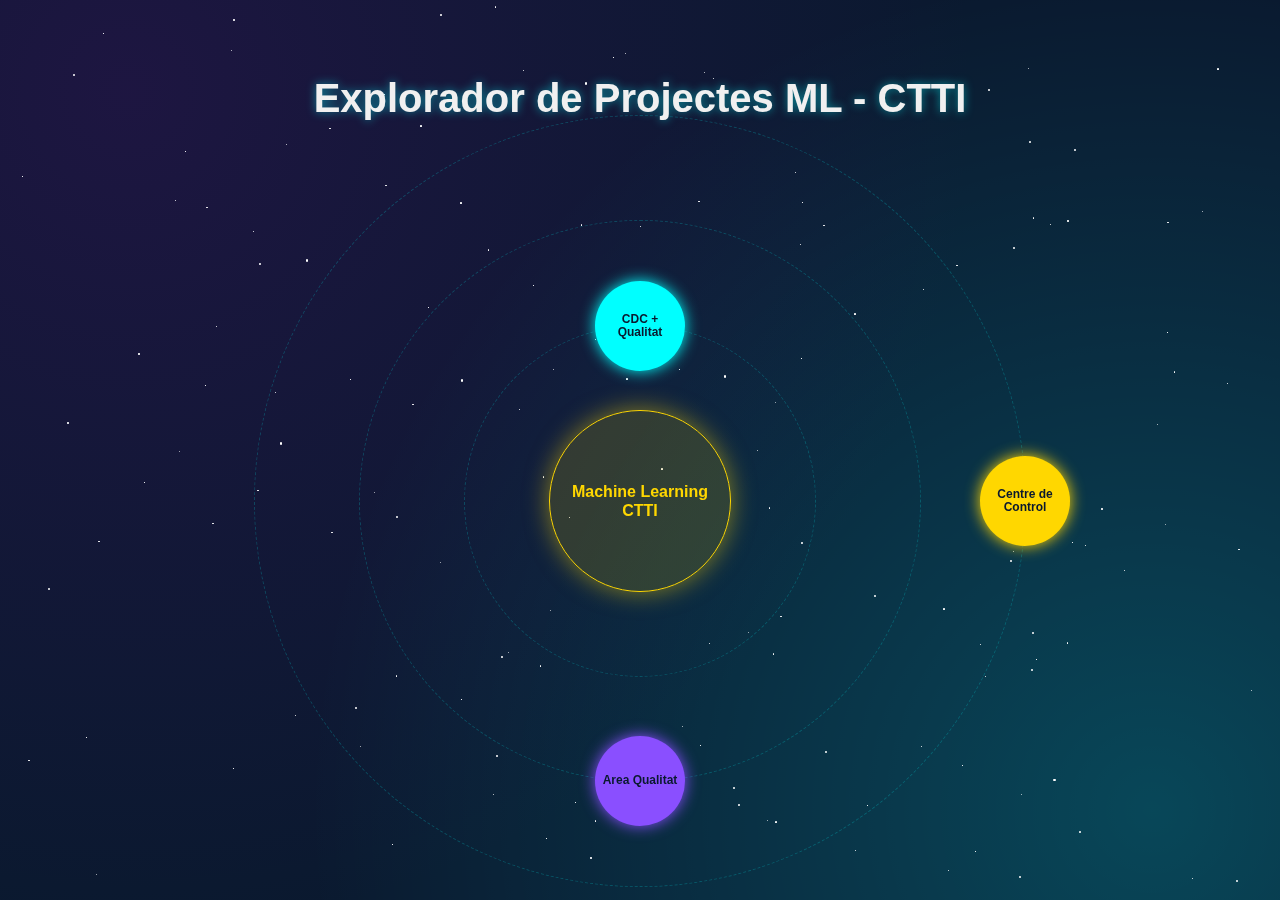
==== commit 2686d667: "Remove landing page and add new project overview page with enhanced styling and animations" ====
--- a/index.html
+++ b/index.html
@@ -3,425 +3,322 @@
 <head>
     <meta charset="UTF-8">
     <meta name="viewport" content="width=device-width, initial-scale=1.0">
-    <title>Projecte Machine Learning</title>
+    <title>Projectes ML - CTTI</title>
     <style>
-        @import url('https://fonts.googleapis.com/css2?family=Inter:wght@400;600;700&display=swap');
-
         :root {
-            --background-color: #0a0a1a; /* Very dark blue */
-            --primary-text-color: #e0e0ff; /* Light lavender */
-            --secondary-text-color: #a0a0c0; /* Muted lavender */
-            --accent-color-1: #6a6aff; /* Brighter purple */
-            --accent-color-2: #ff6347; /* Tomato red */
-            --accent-color-3: #32cd32; /* Lime green */
-            --card-background: rgba(26, 26, 46, 0.7); /* Semi-transparent dark blue */
-            --card-border: rgba(106, 106, 255, 0.3); /* Subtle purple border */
-            --glow-color: rgba(106, 106, 255, 0.5); /* Purple glow */
+            --container-size: clamp(400px, 80vmin, 700px);
+            --sun-size: clamp(100px, 20vmin, 170px); /* Reduced from 130px/30vmin/220px */
+            --planet-size: clamp(60px, 12vmin, 90px);
+            /* Further Increased Orbit Separation */
+            /* Adjusted Radii for 3 orbiting planets */
+            --orbit2-radius: calc(var(--container-size) * 0.25); /* Inner */
+            --orbit3-radius: calc(var(--container-size) * 0.40); /* Middle */
+            --orbit4-radius: calc(var(--container-size) * 0.55); /* Outer */
+            /* Adjusted Durations */
+            --anim-duration2: 28s;
+            --anim-duration3: 38s;
+            --anim-duration4: 48s;
+            --color-bg: #0a192f;
+            --color-sun-bg: rgba(255, 215, 0, 0.15);
+            --color-sun-border: #FFD700;
+            --color-orbit: rgba(0, 255, 255, 0.2);
+            /* Planet Colors (Mapped to new IDs) */
+            --color-planet2: #00FFFF; /* Cyan - CDC + AQUALITAT */
+            --color-planet3: #8a4fff; /* Soft Violet - AI QUALITAT */
+            --color-planet4: #FFD700; /* Gold - CDC */
+            --color-popup-bg: rgba(10, 25, 47, 0.97);
+            --color-text-light: #f0f0f0;
+            --color-close-button: #ff4d4d;
         }
 
         body {
-            font-family: 'Inter', sans-serif;
-            background-color: var(--background-color);
-            background-image: radial-gradient(circle at top center, rgba(40, 40, 80, 0.5) 0%, transparent 50%),
-                              radial-gradient(circle at bottom center, rgba(40, 40, 80, 0.3) 0%, transparent 40%);
-            color: var(--primary-text-color);
             margin: 0;
-            padding: 25px 15px; /* Reduced padding */
+            height: 100vh;
             display: flex;
             flex-direction: column;
+            justify-content: center;
             align-items: center;
-            min-height: 100vh;
-            box-sizing: border-box;
+            background-color: var(--color-bg);
+            background-image: radial-gradient(circle at 10% 10%, rgba(74, 14, 107, 0.3), transparent 60%),
+                              radial-gradient(circle at 90% 90%, rgba(0, 255, 255, 0.2), transparent 60%);
+            overflow: hidden;
+            font-family: 'Poppins', sans-serif;
+            color: var(--color-text-light);
+            position: relative;
+        }
+
+        /* Star Background */
+        #stars-container {
+            width: 100%;
+            height: 100%;
+            position: fixed;
+            top: 0;
+            left: 0;
+            overflow: hidden;
+            z-index: -1;
+        }
+
+        .star {
+            position: absolute;
+            background-color: white;
+            border-radius: 50%;
+            animation: twinkle linear infinite;
+        }
+
+        @keyframes twinkle {
+            0%, 100% { opacity: 0.6; }
+            50% { opacity: 1; }
+        }
+
+        .main-title {
+            font-size: clamp(1.8rem, 4vw, 2.5rem);
+            color: var(--color-accent-cyan);
+            margin-bottom: 30px;
+            text-shadow: 0 0 10px rgba(0, 255, 255, 0.5);
+            position: relative;
+            z-index: 5;
         }
 
         .container {
-            /* max-width: 950px; */ /* Removed max-width */
-            width: 100%;
-            padding: 0 20px; /* Add horizontal padding */
-            box-sizing: border-box; /* Include padding in width */
-        }
-
-        header {
-            text-align: center;
-            margin-bottom: 40px; /* Reduced margin */
-        }
-
-        h1 {
-            color: #ffffff;
-            font-size: 2.6em; /* Reduced font size */
-            font-weight: 700;
-            margin-bottom: 8px; /* Reduced margin */
-            text-shadow: 0 0 10px var(--glow-color); /* Reduced shadow */
-        }
-
-        h2 {
-             color: var(--primary-text-color);
-             font-size: 1.6em; /* Reduced font size */
-             font-weight: 400;
-             margin-bottom: 12px; /* Reduced margin */
-             opacity: 0.9;
-        }
-
-        .tagline {
-            color: var(--accent-color-1);
-            font-size: 1.1em; /* Reduced font size */
-            font-weight: 600;
-        }
-
-        .tagline span {
-            color: var(--accent-color-2);
-            font-weight: 700;
-        }
-
-        .tagline span.preventiu {
-             color: var(--accent-color-3);
-             font-weight: 700;
-        }
-
-        section {
-            margin-bottom: 40px; /* Reduced margin */
-            display: flex;
-            flex-direction: column; /* Stack title and content */
-            align-items: center; /* Center section content */
-            width: 100%; /* Ensure section takes full width */
-            gap: 15px; /* Gap between title and content */
-        }
-
-        .section-title {
-            color: #ffffff;
-            font-size: 1.6em; /* Slightly larger title */
-            font-weight: 600;
-            /* min-width: 150px; */ /* Removed */
-            text-align: center; /* Center title */
-            /* padding-right: 20px; */ /* Removed */
-            /* margin-top: 10px; */ /* Removed */
             position: relative;
-            margin-bottom: 10px; /* Space below title */
-            width: 100%; /* Title takes full width */
-        }
-         /* Optional: Add a subtle line effect for titles - kept */
-        .section-title::after {
-             /* Display line below title instead */
-            content: '';
-            position: absolute;
-            left: 50%; /* Center the line */
-            transform: translateX(-50%); /* Center the line */
-            bottom: -8px; /* Position below text */
-            width: 50px; /* Width of the line */
-            height: 3px; /* Thickness of the line */
-            background: linear-gradient(to right, transparent, var(--accent-color-1), transparent);
-            border-radius: 2px;
-            opacity: 0.7;
-        }
-
-        /* Navigation Header Styles */
-        .main-nav {
-            width: 100%;
-            background-color: rgba(10, 10, 26, 0.8); /* Dark background slightly transparent */
-            padding: 10px 0;
+            width: var(--container-size);
+            height: var(--container-size);
             display: flex;
             justify-content: center;
-            gap: 15px;
-            position: fixed; /* Stick to top */
-            top: 0;
-            left: 0;
-            z-index: 1000; /* Ensure it's above other content */
-            backdrop-filter: blur(5px);
-            border-bottom: 1px solid var(--card-border);
-            box-shadow: 0 2px 10px rgba(0, 0, 0, 0.3);
-        }
-
-        .nav-button {
-            color: var(--secondary-text-color);
-            background-color: transparent;
-            border: 1px solid transparent;
-            padding: 8px 15px;
-            border-radius: 6px;
-            text-decoration: none;
-            font-weight: 600;
-            font-size: 0.9em;
-            transition: all 0.3s ease;
+            align-items: center;
+            /* border: 1px dashed white; */ /* Debug */
+        }
+
+        .sun {
+            width: var(--sun-size);
+            height: var(--sun-size);
+            background-color: var(--color-sun-bg);
+            border: 1px solid var(--color-sun-border); /* Reduced border from 2px to 1px */
+            border-radius: 50%;
+            display: flex;
+            justify-content: center;
+            align-items: center;
+            text-align: center;
+            font-size: clamp(10px, 2.5vmin, 16px); /* Reduced font size */
+            font-weight: bold;
+            color: var(--color-sun-border);
+            position: absolute;
+            top: 50%;
+            left: 50%;
+            transform: translate(-50%, -50%);
+            z-index: 3;
+            box-shadow: 0 0 25px rgba(255, 215, 0, 0.5); /* Reduced glow */
+            padding: 5px; /* Reduced padding from 10px to 5px */
+            line-height: 1.2;
+            cursor: default;
+            transition: transform 0.5s ease;
+        }
+
+        .orbit-path { /* Visual representation of the orbit */
+            position: absolute;
+            top: 50%;
+            left: 50%;
+            border: 1px dashed var(--color-orbit);
+            border-radius: 50%;
+            transform: translate(-50%, -50%);
+            pointer-events: none; /* Don't interfere with clicks */
+            z-index: 1;
+        }
+        /* Removed orbit-path1 */
+        #orbit-path2 { width: calc(var(--orbit2-radius) * 2); height: calc(var(--orbit2-radius) * 2); }
+        #orbit-path3 { width: calc(var(--orbit3-radius) * 2); height: calc(var(--orbit3-radius) * 2); }
+        #orbit-path4 { width: calc(var(--orbit4-radius) * 2); height: calc(var(--orbit4-radius) * 2); } /* Added orbit-path4 */
+
+        .planet {
+            width: var(--planet-size);
+            height: var(--planet-size);
+            border-radius: 50%; /* Planets are circles */
+            position: absolute;
+            top: 50%; /* Start at center for transform origin */
+            left: 50%;
+            margin-left: calc(var(--planet-size) / -2); /* Center the planet */
+            margin-top: calc(var(--planet-size) / -2);
             cursor: pointer;
-        }
-
-        .nav-button:hover {
-            color: var(--primary-text-color);
-            background-color: rgba(106, 106, 255, 0.15);
-            border-color: var(--card-border);
-        }
-
-        .nav-button.active {
-            color: #ffffff;
-            background-color: var(--accent-color-1);
-            border-color: var(--accent-color-1);
-            box-shadow: 0 0 8px rgba(106, 106, 255, 0.5);
-        }
-
-        /* Adjust body padding to account for fixed header */
-         body {
-             padding-top: 70px; /* Add padding equal to or more than header height */
+            z-index: 5;
+            display: flex;
+            justify-content: center;
+            align-items: center;
+            text-align: center;
+            transform-origin: center center;
+            /* animation: orbit linear infinite; */ /* Removed generic animation */
+            animation-iteration-count: infinite; /* Keep infinite looping */
+            animation-timing-function: linear; /* Keep linear timing */
+            transition: transform 0.3s ease, box-shadow 0.3s ease;
+        }
+
+        .planet span {
+            font-size: clamp(9px, 2vmin, 12px);
+            font-weight: bold;
+            color: var(--color-bg); /* Dark text */
+            line-height: 1.1;
+            word-wrap: break-word;
+            max-width: 85%;
+            pointer-events: none;
+        }
+
+        /* Assign colors, animation duration, and INITIAL rotation */
+        /* Removed #planet1 */
+        #planet2 { /* AI Testing - Now Inner Orbit */
+            background-color: var(--color-planet2);
+            box-shadow: 0 0 15px var(--color-planet2);
+            animation-name: orbit2;
+            animation-duration: var(--anim-duration2);
+             /* Start at 0 degrees */
+             transform: rotate(0deg) translateY(calc(var(--orbit2-radius) * -1)) rotate(0deg);
+        }
+        #planet3 { /* AI Qualitat - Now Middle Orbit */
+            background-color: var(--color-planet3);
+            box-shadow: 0 0 15px var(--color-planet3);
+            animation-name: orbit3;
+            animation-duration: var(--anim-duration3);
+             /* Start at 180 degrees */
+             transform: rotate(180deg) translateY(calc(var(--orbit3-radius) * -1)) rotate(-180deg);
+        }
+        #planet4 { /* ML General - New Outer Orbit */
+            background-color: var(--color-planet4);
+            box-shadow: 0 0 15px var(--color-planet4);
+            animation-name: orbit4;
+            animation-duration: var(--anim-duration4);
+             /* Start at 90 degrees */
+             transform: rotate(90deg) translateY(calc(var(--orbit4-radius) * -1)) rotate(-90deg);
+        }
+
+
+        /* Define keyframes for each orbit */
+         /* Removed @keyframes orbit1 */
+         @keyframes orbit2 { /* AI Testing - Inner */
+             from { transform: rotate(0deg) translateY(calc(var(--orbit2-radius) * -1)) rotate(0deg); }
+             to   { transform: rotate(360deg) translateY(calc(var(--orbit2-radius) * -1)) rotate(-360deg); }
          }
-
-
-        .content-boxes {
-            display: flex;
-            gap: 20px; /* Slightly increased gap for full width */
-            flex-wrap: wrap;
-            /* flex: 1; */ /* Removed */
-            width: 100%; /* Content boxes container takes full width */
-            justify-content: center; /* Center boxes within the container */
-            width: 100%; /* Ensure it takes full width */
-        }
-
-        /* Container for side-by-side sections */
-        .side-by-side-container {
-            display: flex;
-            gap: 20px; /* Gap between the two sections */
-            width: 100%;
-            margin-bottom: 40px; /* Keep bottom margin */
-            align-items: flex-start; /* Align tops */
-        }
-
-        /* Individual section within the side-by-side container */
-        .side-by-side-section {
-             flex: 1; /* Each section takes equal space */
-             display: flex;
-             flex-direction: column;
-             align-items: center;
-             gap: 15px;
-             /* Remove bottom margin as it's handled by the container */
-             margin-bottom: 0 !important;
-        }
-         /* Ensure title styles work within the new structure */
-        .side-by-side-section .section-title {
-             margin-bottom: 10px;
-        }
-         /* Ensure content boxes take full width within their section */
-        .side-by-side-section .content-boxes {
-             width: 100%;
-        }
-
-
-        .box, .highlight-box, .outcome-box {
-            background-color: var(--card-background);
-            border: 1px solid var(--card-border);
-            border-radius: 10px; /* Slightly smaller radius */
-            padding: 20px; /* Reduced padding */
-            flex: 1;
-            min-width: 250px; /* Adjusted min-width for potentially wider boxes */
-            box-shadow: 0 5px 15px rgba(0, 0, 0, 0.25), 0 0 10px rgba(106, 106, 255, 0.3);
-            transition: transform 0.2s ease, box-shadow 0.2s ease;
-            backdrop-filter: blur(4px);
-        }
-
-        .box:hover, .highlight-box:hover, .outcome-box:hover {
-            transform: translateY(-3px); /* Reduced hover effect */
-            box-shadow: 0 8px 20px rgba(0, 0, 0, 0.3), 0 0 15px rgba(106, 106, 255, 0.4); /* Adjusted hover shadow */
-        }
-
-        .box h3 {
-            color: #ffffff;
-            margin-top: 0;
-            margin-bottom: 12px; /* Reduced margin */
-            font-size: 1.25em; /* Reduced font size */
-            font-weight: 600;
-            border-bottom: 1px solid var(--card-border);
-            padding-bottom: 8px; /* Reduced padding */
-        }
-
-        .box p, .box ul {
-            color: var(--secondary-text-color);
-            font-size: 0.95em; /* Reduced font size */
-            line-height: 1.6; /* Adjusted line height */
-        }
-
-        .box ul {
-            padding-left: 18px; /* Reduced padding */
-            margin-top: 8px; /* Reduced margin */
-            list-style-type: disc;
-        }
-
-        .box li {
-            margin-bottom: 6px; /* Reduced margin */
-        }
-         .box li::marker {
-             color: var(--accent-color-1); /* Style list bullets */
+         @keyframes orbit3 { /* AI Qualitat - Middle */
+             from { transform: rotate(180deg) translateY(calc(var(--orbit3-radius) * -1)) rotate(-180deg); }
+             to   { transform: rotate(540deg) translateY(calc(var(--orbit3-radius) * -1)) rotate(-540deg); } /* 180 + 360 */
          }
-
-        .highlight-box {
-            background-color: rgba(106, 106, 255, 0.2); /* Lighter purple background, semi-transparent */
-            color: var(--primary-text-color);
-            width: 100%; /* Keep full width */
-            border-color: rgba(138, 138, 255, 0.5);
-        }
-         .highlight-box p {
-             color: var(--primary-text-color);
-             font-weight: 600;
-             margin-bottom: 12px; /* Reduced margin */
-             font-size: 0.95em; /* Match other text */
+         @keyframes orbit4 { /* ML General - Outer */
+             from { transform: rotate(90deg) translateY(calc(var(--orbit4-radius) * -1)) rotate(-90deg); }
+             to   { transform: rotate(450deg) translateY(calc(var(--orbit4-radius) * -1)) rotate(-450deg); } /* 90 + 360 */
          }
-         .highlight-box strong {
-             color: #ffffff;
+        /* Hover Effects - Pause only the hovered planet */
+        .planet:hover {
+            animation-play-state: paused !important;
+            box-shadow: 0 0 30px currentColor;
+            z-index: 10; /* Bring hovered planet to front */
+        }
+        /* Optional: Slight grow on sun when container is hovered */
+        .container:hover .sun {
+             transform: translate(-50%, -50%) scale(1.03);
+        }
+        /* DO NOT pause all planets on container hover */
+        /* .container:hover .planet { animation-play-state: paused; } */
+
+        /* Modal Popup Styles (mostly unchanged) */
+        .modal { display: none; position: fixed; z-index: 100; left: 0; top: 0; width: 100%; height: 100%; overflow: auto; background-color: rgba(0, 0, 0, 0.8); backdrop-filter: blur(6px); opacity: 0; transition: opacity 0.4s ease-out; }
+        .modal.visible { display: flex; justify-content: center; align-items: center; opacity: 1; }
+        .modal-content { background-color: var(--color-popup-bg); margin: auto; padding: 25px; border: 1px solid var(--color-circle-border); border-radius: 10px; width: 85%; height: 85%; max-width: 1200px; box-shadow: 0 5px 25px rgba(0, 255, 255, 0.2); position: relative; display: flex; flex-direction: column; transform: scale(0.9); transition: transform 0.4s ease-out; }
+        .modal.visible .modal-content { transform: scale(1); }
+        .close-button { color: var(--color-close-button); position: absolute; top: 10px; right: 20px; font-size: 2.5rem; font-weight: bold; cursor: pointer; transition: transform 0.2s ease, color 0.2s ease; line-height: 1; }
+        .close-button:hover, .close-button:focus { color: #ff8a8a; text-decoration: none; transform: scale(1.1); }
+        .modal-iframe { flex-grow: 1; border: none; border-radius: 5px; margin-top: 15px; }
+
+        /* Responsive */
+         @media (max-width: 600px) {
+            .modal-content { width: 95%; height: 90%; padding: 15px; }
+            .close-button { font-size: 2rem; top: 5px; right: 10px; }
          }
-
-         .highlight-box ul {
-             padding-left: 0;
-             list-style: none;
-             color: var(--secondary-text-color);
-         }
-
-         .highlight-box li {
-             margin-bottom: 8px; /* Reduced margin */
-             position: relative;
-             padding-left: 22px; /* Reduced padding */
-             font-size: 0.95em; /* Match other text */
-         }
-
-         .highlight-box li::before {
-             content: "✓"; /* Checkmark */
-             position: absolute;
-             left: 0;
-             color: var(--accent-color-3); /* Green checkmark */
-             font-weight: bold;
-             font-size: 1.0em; /* Slightly reduced */
-         }
-
-        .outcome-box {
-            background-color: rgba(106, 106, 255, 0.25);
-            color: #ffffff;
-            padding: 15px 20px; /* Reduced padding */
-            text-align: center;
-            font-weight: 600;
-            font-size: 1.0em; /* Reduced font size */
-            flex: 1;
-            min-width: 200px; /* Adjusted min-width */
-            border-color: rgba(138, 138, 255, 0.6);
-        }
-         /* Ensure outcome boxes are equal width side-by-side */
-        .side-by-side-section:last-child .content-boxes { /* Target specifically the second side-by-side section */
-             flex-wrap: nowrap; /* Prevent wrapping */
-        }
-        .side-by-side-section:last-child .outcome-box {
-             flex: 1 1 0; /* Allow grow/shrink, basis 0 for equal distribution */
-             min-width: 100px; /* Reduce min-width significantly to allow shrinking */
-        }
-
-
-        /* Responsive adjustments */
-        @media (max-width: 900px) { /* Adjust breakpoint for side-by-side stacking */
-             .side-by-side-container {
-                 flex-direction: column; /* Stack the sections */
-                 gap: 40px; /* Add gap when stacked */
-             }
-             .side-by-side-section {
-                 width: 100%; /* Ensure full width when stacked */
-             }
-        }
-
-        @media (max-width: 768px) {
-             .content-boxes:not(.side-by-side-section .content-boxes) { /* Apply only to top section */
-                 gap: 15px;
-             }
-             .box:not(.side-by-side-section .box) { /* Apply only to top section boxes */
-                 min-width: calc(50% - 10px);
-                 flex-basis: calc(50% - 10px);
-             }
-             h1 { font-size: 2.2em; }
-             h2 { font-size: 1.4em; }
-             .section-title { font-size: 1.4em; }
-             /* Remove the specific 2-column rule for outcome boxes at 768px */
-             /* .side-by-side-section .outcome-box {
-                 min-width: calc(50% - 10px);
-                 flex-basis: calc(50% - 10px);
-             } */
-        }
-
-         @media (max-width: 600px) { /* Add breakpoint for outcome boxes stacking */
-             .side-by-side-section:last-child .content-boxes {
-                 flex-wrap: wrap; /* Allow wrapping on smaller screens */
-             }
-             .side-by-side-section:last-child .outcome-box {
-                 min-width: calc(50% - 10px); /* Go to 2 columns */
-                 flex-basis: calc(50% - 10px);
-             }
-         }
-
-         @media (max-width: 480px) {
-             body { padding: 25px 10px; }
-             .container { padding: 0 10px; }
-             .box, .highlight-box, .outcome-box { /* All boxes go single column */
-                 min-width: 90%;
-                 flex-basis: 90%;
-             }
-             h1 { font-size: 2em; }
-             h2 { font-size: 1.3em; }
-             .section-title { font-size: 1.3em; }
-         }
-
-
-
     </style>
 </head>
 <body>
-    <nav class="main-nav">
-        <a href="index.html" class="nav-button active">Model Preventiu pel Centre de Control</a>
-        <a href="agent_ai_ml_testing.html" class="nav-button">Agent AI + ML + Testing + Sondes</a>
-        <a href="agent_ai_qualitat.html" class="nav-button">Agent AI Qualitat</a>
-    </nav>
-    <div class="container">
-        <header>
-            <h2>Model Preventiu pel Centre de Control</h2>
-            <p class="tagline">Producte per transformar el CdC de paradigma <span>REACTIU</span> A <span class="preventiu">PREVENTIU</span></p>
-        </header>
-
-        <section>
-            <div class="section-title">Com funciona?</div>
-            <div class="content-boxes">
-                <div class="box">
-                    <h3>Models de Clustering</h3>
-                    <p>Extracció de patrons relevants de:</p>
-                    <ul>
-                        <li>Incidències</li>
-                        <li>Canvis</li>
-                    </ul>
-                </div>
-                <div class="box">
-                    <h3>Model de Regressió</h3>
-                    <p>Relació directa d'un canvi amb potencials incidències segons el tipus d'afectació.</p>
-                </div>
-                <div class="box">
-                    <h3>Chatbot</h3>
-                    <p>Contextualització d'un LLM amb dades dels anteriors models per proposar plans d'acció preventius.</p>
-                </div>
-            </div>
-        </section>
-
-        <!-- Wrapper for side-by-side sections -->
-        <div class="side-by-side-container">
-            <section class="side-by-side-section">
-                <div class="section-title">Com ho apliquem?</div>
-                <div class="content-boxes">
-                    <div class="highlight-box">
-                    <p>Aplicació web en la que l'usuari introdueix les dades d'un <strong>canvi</strong> i obté:</p>
-                    <ul>
-                        <li>El tipus d'affectació predit</li>
-                        <li>Plans d'acció amb intervals de confiança</li>
-                        <li>Un assistent d'IA contextualitzat</li>
-                    </ul>
-                    </div>
-                </div>
-            </section>
-
-            <section class="side-by-side-section">
-                <div class="section-title">Què aconseguim?</div>
-                <div class="content-boxes">
-                    <div class="outcome-box">Millorar l'eficiència</div>
-                <div class="outcome-box">Reduir costos</div>
-                    <div class="outcome-box">Transformar el servei</div>
-                </div>
-            </section>
-        </div> <!-- End side-by-side-container -->
-
+    <div id="stars-container"></div> <!-- Container for stars -->
+
+    <h1 class="main-title">Explorador de Projectes ML - CTTI</h1>
+
+    <div class="container" id="container">
+        <div class="sun">Machine Learning CTTI</div>
+
+        <!-- Orbit Paths (Visual Only) -->
+        <!-- Removed orbit-path1 -->
+        <div class="orbit-path" id="orbit-path2"></div>
+        <div class="orbit-path" id="orbit-path3"></div>
+        <div class="orbit-path" id="orbit-path4"></div> <!-- Added orbit-path4 -->
+
+        <!-- Planets (Positioned and animated via CSS) -->
+        <!-- Planet 1 removed, Planet 4 added -->
+        <div class="planet" id="planet2" data-project="agent_ai_ml_testing.html" title="Agent AI ML Testing">
+            <span>CDC + Qualitat</span>
+        </div>
+        <div class="planet" id="planet3" data-project="agent_ai_qualitat.html" title="Agent AI Qualitat">
+            <span>Area Qualitat</span>
+        </div>
+        <div class="planet" id="planet4" data-project="projecte_ml.html" title="Projecte ML General">
+            <span>Centre de Control</span>
+        </div>
     </div>
+
+    <!-- The Modal -->
+    <div id="projectModal" class="modal">
+        <div class="modal-content">
+            <span class="close-button" id="closeModal">&times;</span>
+            <iframe id="modal-iframe" class="modal-iframe" src="" title="Projecte ML"></iframe>
+        </div>
+    </div>
+
+    <script>
+        document.addEventListener('DOMContentLoaded', () => {
+            // --- Star Generation ---
+            const starsContainer = document.getElementById('stars-container');
+            const numStars = 150; // Adjust density
+            for (let i = 0; i < numStars; i++) {
+                const star = document.createElement('div');
+                star.classList.add('star');
+                const size = Math.random() * 2 + 0.5; // Star size between 0.5px and 2.5px
+                star.style.width = `${size}px`;
+                star.style.height = `${size}px`;
+                star.style.top = `${Math.random() * 100}%`;
+                star.style.left = `${Math.random() * 100}%`;
+                const duration = Math.random() * 3 + 2; // Twinkle duration 2-5s
+                const delay = Math.random() * 2; // Twinkle delay 0-2s
+                star.style.animationDuration = `${duration}s`;
+                star.style.animationDelay = `${delay}s`;
+                starsContainer.appendChild(star);
+            }
+
+            // --- Modal Logic ---
+            const modal = document.getElementById('projectModal');
+            const modalIframe = document.getElementById('modal-iframe');
+            const closeModal = document.getElementById('closeModal');
+            const planets = document.querySelectorAll('.planet');
+
+            planets.forEach(planet => {
+                planet.addEventListener('click', (event) => {
+                    event.stopPropagation(); // Prevent potential container events
+                    const projectUrl = planet.dataset.project;
+                    if (projectUrl) {
+                        modalIframe.src = projectUrl;
+                        modal.classList.add('visible');
+                    }
+                });
+            });
+
+            // Close modal functionality
+            closeModal.addEventListener('click', () => {
+                modal.classList.remove('visible');
+                modalIframe.src = ''; // Clear iframe src
+            });
+
+            // Close modal if clicking outside the content
+            modal.addEventListener('click', (event) => {
+                if (event.target === modal) {
+                    modal.classList.remove('visible');
+                    modalIframe.src = ''; // Clear iframe src
+                }
+            });
+        });
+    </script>
+
 </body>
 </html>
